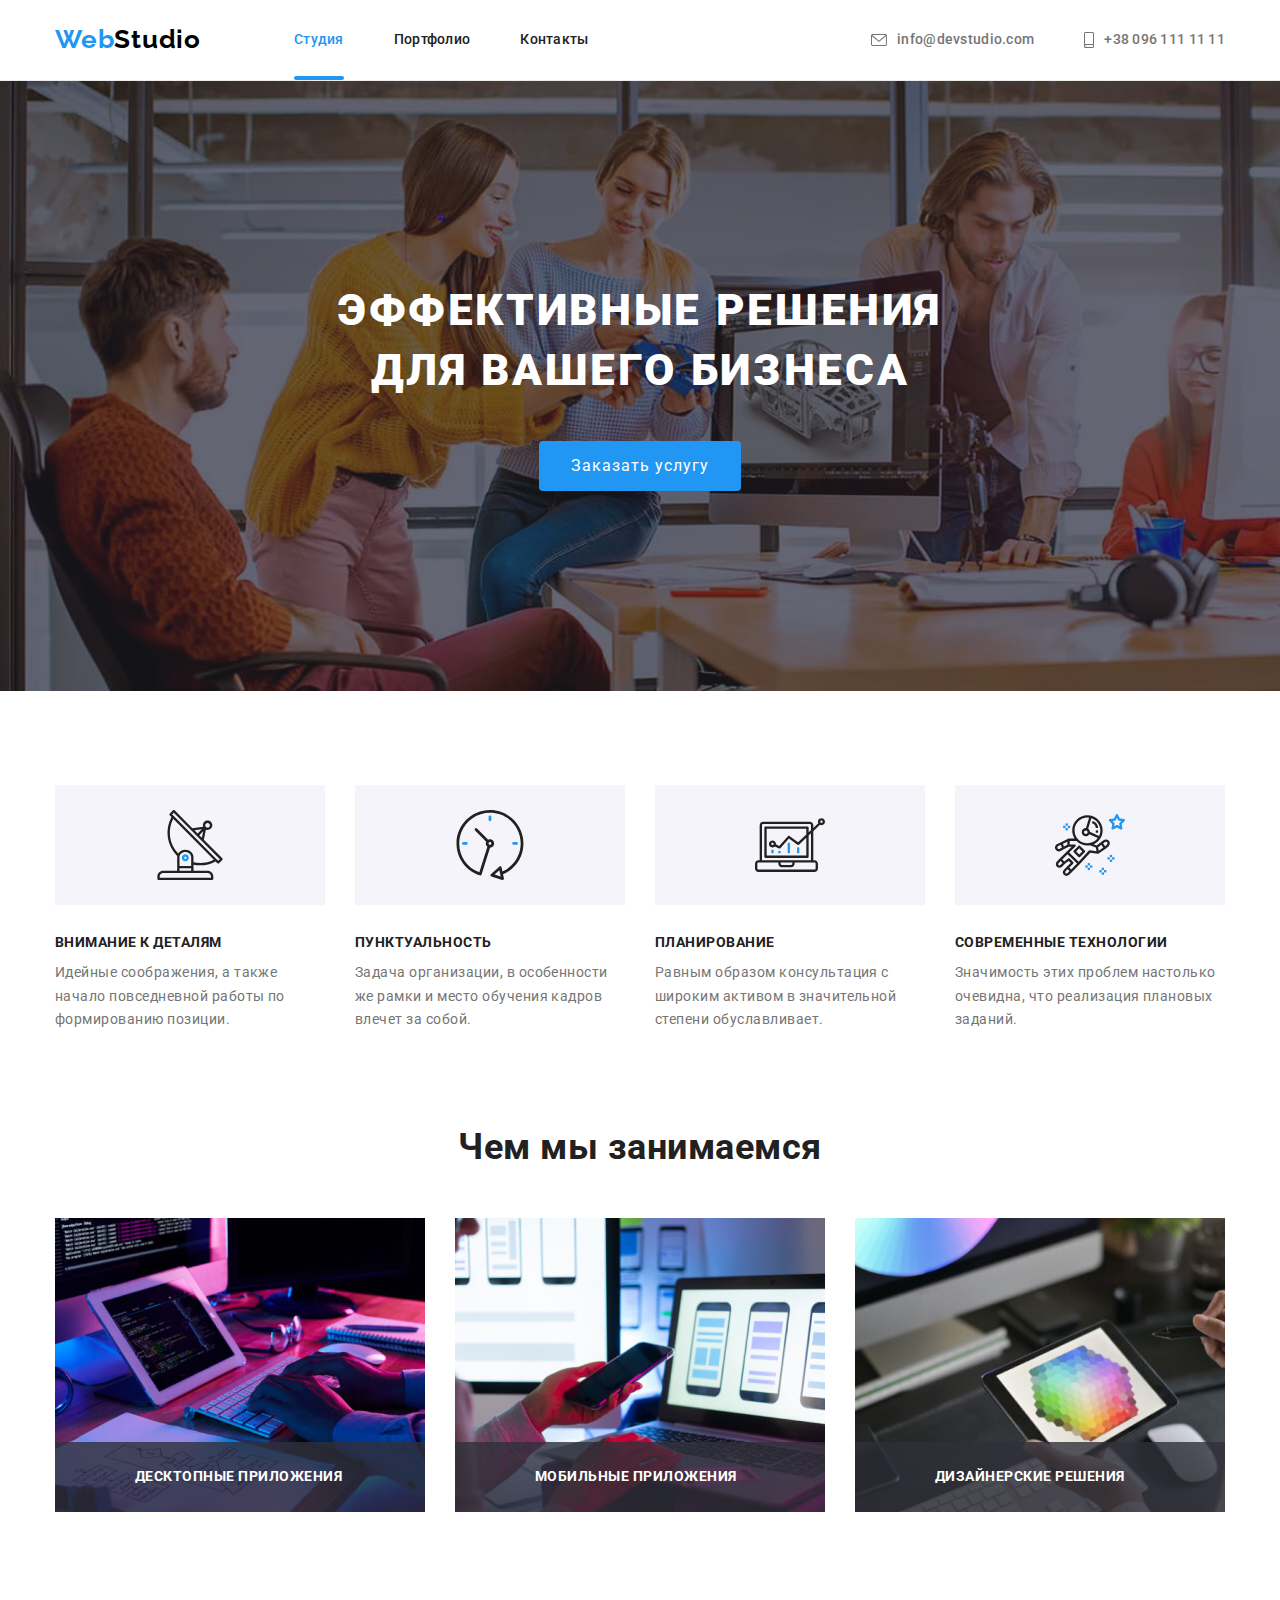
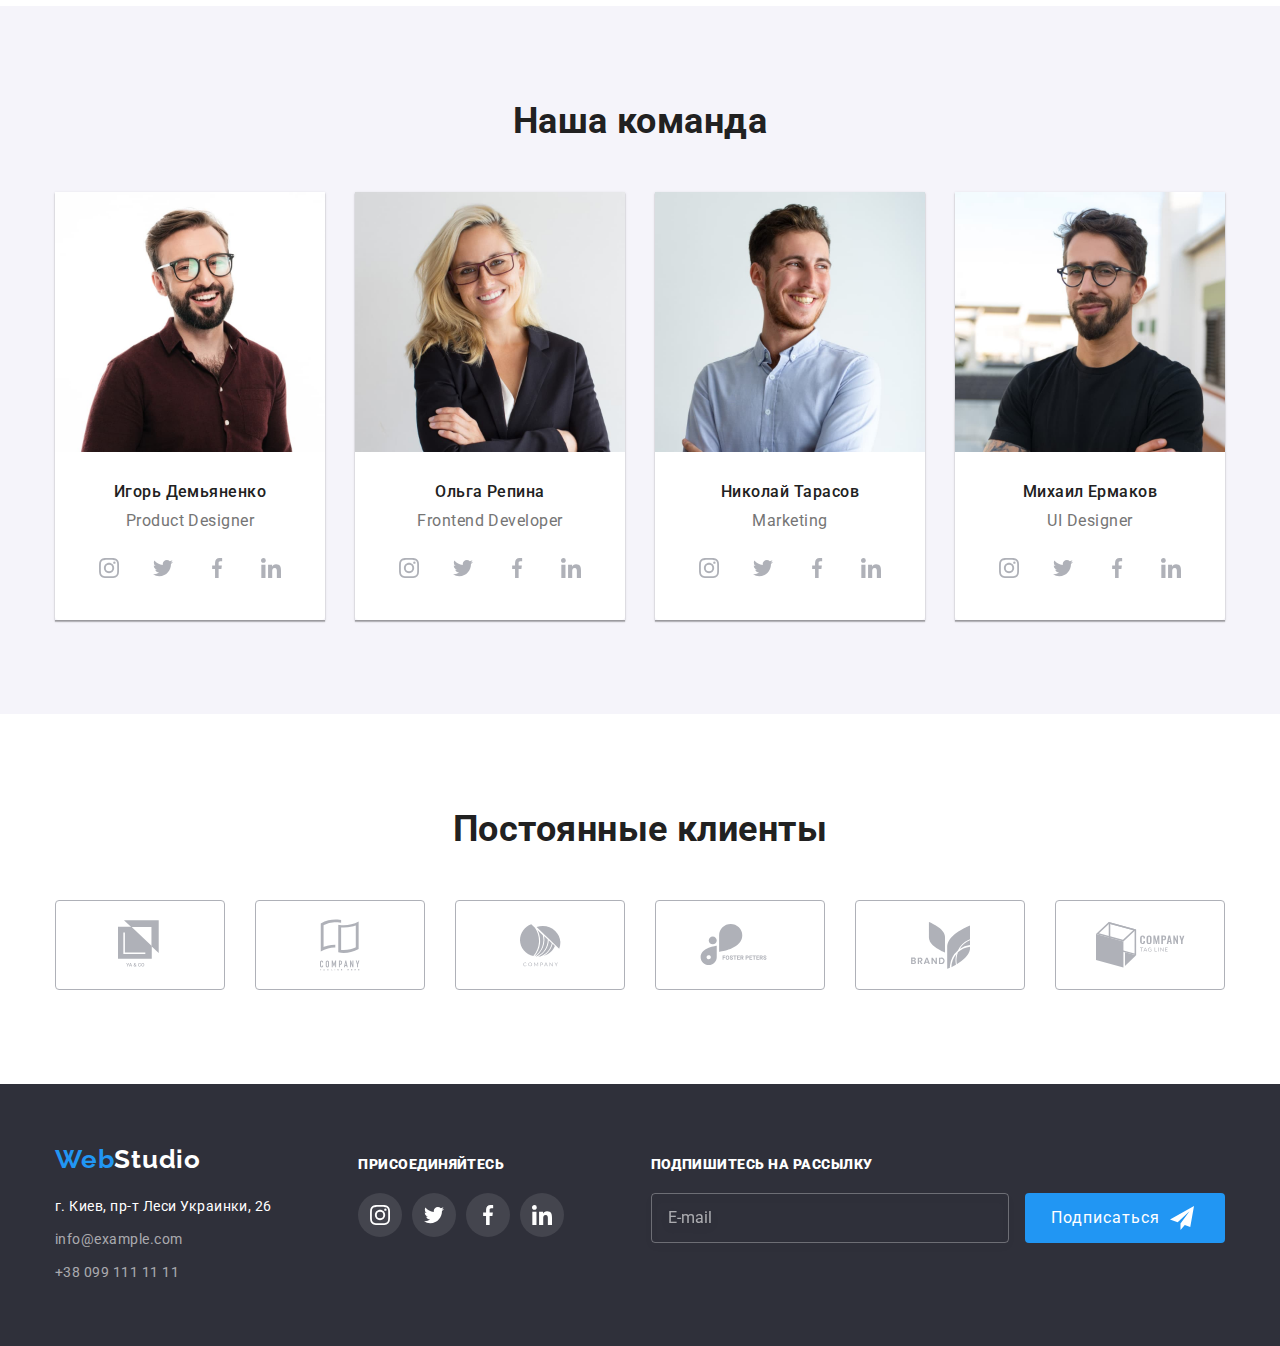
==== index.html @ ef36731a "first commit" ====
<!DOCTYPE html>
<html lang="ru">

<head>
  <meta charset="UTF-8" />
  <meta name="viewport" content="width=device-width, initial-scale=1.0" />
  <title>WebStudio</title>
  <link rel="stylesheet" href="https://cdnjs.cloudflare.com/ajax/libs/modern-normalize/1.0.0/modern-normalize.css">
  <link href="https://fonts.googleapis.com/css2?family=Raleway:wght@700&family=Roboto:wght@400;500;700;900&display=swap"
    rel="stylesheet">
  <link rel="stylesheet" href="./css/styles.css">
</head>

<body>
  <!-- Header -->
  <header class="header">
    <div class="container">
      <nav class="site-nav">
        <a class="logo" href="./index.html" aria-label="логотип вэб студии">Web<span
            class="header-logo">Studio</span></a>
        <ul class="nav-list list">
          <li class="item">
            <a class="link current" href="./index.html">Студия</a>
          </li>
          <li class="item">
            <a class="link" href="./portfolio.html">Портфолио</a>
          </li>
          <li class="item">
            <a class="link" href="">Контакты</a>
          </li>
        </ul>
      </nav>
      <address class="address-link address">
        <ul class="address-list list">
          <li class="item">
            <a class="link" href="mailto:info@devstudio.com">
              <svg class="header-icon" width="16" height="12">
                <use href="./images/sprite.svg#mail"></use>
              </svg>
              info@devstudio.com
            </a>
          </li>
          <li class="item">
            <a class="link" href="tel:+380961111111">
              <svg class="header-icon" width="10" height="16">
                <use href="./images/sprite.svg#phone"></use>
              </svg>
              +38 096 111 11 11
            </a>
          </li>
        </ul>
      </address>
    </div>
  </header>
  <!-- End header -->
  <main>
    <!-- Hero -->
    <section class="hero">
      <div class="container">
        <h1 class="hero-title">Эффективные решения для вашего бизнеса</h1>
        <button class="button" type="button" data-modal-open>Заказать услугу</button>
      </div>
    </section>
    <!-- About us -->
    <section class="section about">
      <div class="container">
        <h2 class="visually-hidden">О нас</h2>
        <ul class="about-list list">
          <li class="item about-item">
            <h3 class="about-subtitle">Внимание к деталям</h3>
            <p class="about-idea">Идейные соображения, а также начало повседневной работы по формированию позиции.</p>
          </li>
          <li class="item about-item">
            <h3 class="about-subtitle">Пунктуальность</h3>
            <p class="about-idea">Задача организации, в особенности же рамки и место обучения кадров влечет за собой.
            </p>
          </li>
          <li class="item about-item">
            <h3 class="about-subtitle">Планирование</h3>
            <p class="about-idea">Равным образом консультация с широким активом в значительной степени обуславливает.
            </p>
          </li>
          <li class="item about-item">
            <h3 class="about-subtitle">Современные технологии</h3>
            <p class="about-idea">Значимость этих проблем настолько очевидна, что реализация плановых заданий.</p>
          </li>
        </ul>
      </div>
    </section>
    <!-- what are we doing -->
    <section class="section works">
      <div class="container">
        <h2 class="title">Чем мы занимаемся</h2>
        <ul class="works-list list">
          <li class="item">
            <a href=""><img src="./images/what_are_we_doing/what_are_we_doing1.jpg"
                aria-label="фото процесса реализации" alt="фото процесса реализации" width="370" height="294"></a>
            <div class="works-wrapper">
              <h3 class="works-subtitle">
                Десктопные приложения
              </h3>
            </div>
          </li>
          <li class="item">
            <a href=""><img src="./images/what_are_we_doing/what_are_we_doing2.jpg"
                aria-label="фото процесса реализации" alt="фото процесса реализации" width="370" height="294"></a>
            <div class="works-wrapper">
              <h3 class="works-subtitle">
                Мобильные приложения
              </h3>
            </div>
          </li>
          <li class="item">
            <a href=""><img src="./images/what_are_we_doing/what_are_we_doing3.jpg"
                aria-label="фото процесса реализации" alt="фото процесса реализации" width="370" height="294"></a>
            <div class="works-wrapper">
              <h3 class="works-subtitle">
                Дизайнерские решения
              </h3>
            </div>
          </li>
        </ul>
      </div>
    </section>
    <!-- End what are we doing -->
    <!-- Our team -->
    <section class="section team">
      <div class="container">
        <h2 class="title">Наша команда</h2>
        <ul class="list team-list">
          <li class="item team-item">
            <img src="./images/our_team/our_team_1.jpg" aria-label="фото Игорь Демьяненко" alt="фото Игорь Демьяненко"
              width="270" height="260">
            <div class="team-card">
              <h3 class="team-subtitle">Игорь Демьяненко</h3>
              <p class="team-position" lang="en">Product Designer</p>
              <ul class="list social-list">
                <li class="social-item">
                  <a class="link social-link" href="https://www.instagram.com/?hl=uk" target="_blank">
                    <svg class="team-svg">
                      <use href="./images/sprite.svg#instagram"></use>
                    </svg>
                  </a>
                </li>
                <li class="social-item">
                  <a class="link social-link" href="https://twitter.com/?lang=uk" target="_blank">
                    <svg class="team-svg">
                      <use href="./images/sprite.svg#twitter"></use>
                    </svg>
                  </a>
                </li>
                <li class="social-item">
                  <a class="link social-link" href="https://uk-ua.facebook.com/" target="_blank">
                    <svg class="team-svg">
                      <use href="./images/sprite.svg#facebook"></use>
                    </svg>
                  </a>
                </li>
                <li class="social-item">
                  <a class="link social-link" href="https://www.linkedin.com/" target="_blank">
                    <svg class="team-svg">
                      <use href="./images/sprite.svg#linkedin"></use>
                    </svg>
                  </a>
                </li>
              </ul>
            </div>
          </li>
          <li class="item team-item">
            <img src="./images/our_team/our_team_2.jpg" aria-label="фото Ольга Репина" alt="фото Ольга Репина"
              width="270" height="260">
            <div class="team-card">
              <h3 class="team-subtitle">Ольга Репина</h3>
              <p class="team-position" lang="en">Frontend Developer</p>
              <ul class="list social-list">
                <li class="social-item">
                  <a class="link social-link" href="https://www.instagram.com/?hl=uk" target="_blank">
                    <svg class="team-svg">
                      <use href="./images/sprite.svg#instagram"></use>
                    </svg>
                  </a>
                </li>
                <li class="social-item">
                  <a class="link social-link" href="https://twitter.com/?lang=uk" target="_blank">
                    <svg class="team-svg">
                      <use href="./images/sprite.svg#twitter"></use>
                    </svg>
                  </a>
                </li>
                <li class="social-item">
                  <a class="link social-link" href="https://uk-ua.facebook.com/" target="_blank">
                    <svg class="team-svg">
                      <use href="./images/sprite.svg#facebook"></use>
                    </svg>
                  </a>
                </li>
                <li class="social-item">
                  <a class="link social-link" href="https://www.linkedin.com/" target="_blank">
                    <svg class="team-svg">
                      <use href="./images/sprite.svg#linkedin"></use>
                    </svg>
                  </a>
                </li>
              </ul>
            </div>
          </li>
          <li class="item team-item">
            <img src="./images/our_team/our_team_3.jpg" aria-label="фото Николай Тарасов" alt="фото Николай Тарасов"
              width="270" height="260">
            <div class="team-card">
              <h3 class="team-subtitle">Николай Тарасов</h3>
              <p class="team-position" lang="en">Marketing</p>
              <ul class="list social-list">
                <li class="social-item">
                  <a class="link social-link" href="https://www.instagram.com/?hl=uk" target="_blank">
                    <svg class="team-svg">
                      <use href="./images/sprite.svg#instagram"></use>
                    </svg>
                  </a>
                </li>
                <li class="social-item">
                  <a class="link social-link" href="https://twitter.com/?lang=uk" target="_blank">
                    <svg class="team-svg">
                      <use href="./images/sprite.svg#twitter"></use>
                    </svg>
                  </a>
                </li>
                <li class="social-item">
                  <a class="link social-link" href="https://uk-ua.facebook.com/" target="_blank">
                    <svg class="team-svg">
                      <use href="./images/sprite.svg#facebook"></use>
                    </svg>
                  </a>
                </li>
                <li class="social-item">
                  <a class="link social-link" href="https://www.linkedin.com/" target="_blank">
                    <svg class="team-svg">
                      <use href="./images/sprite.svg#linkedin"></use>
                    </svg>
                  </a>
                </li>
              </ul>
            </div>
          </li>
          <li class="item team-item">
            <img src="./images/our_team/our_team_4.jpg" aria-label="фото Михаил Ермаков" alt="фото Михаил Ермаков"
              width="270" height="260">
            <div class="team-card">
              <h3 class="team-subtitle">Михаил Ермаков</h3>
              <p class="team-position" lang="en">UI Designer</p>
              <ul class="list social-list">
                <li class="social-item">
                  <a class="link social-link" href="https://www.instagram.com/?hl=uk" target="_blank">
                    <svg class="team-svg">
                      <use href="./images/sprite.svg#instagram"></use>
                    </svg>
                  </a>
                </li>
                <li class="social-item">
                  <a class="link social-link" href="https://twitter.com/?lang=uk" target="_blank">
                    <svg class="team-svg">
                      <use href="./images/sprite.svg#twitter"></use>
                    </svg>
                  </a>
                </li>
                <li class="social-item">
                  <a class="link social-link" href="https://uk-ua.facebook.com/" target="_blank">
                    <svg class="team-svg">
                      <use href="./images/sprite.svg#facebook"></use>
                    </svg>
                  </a>
                </li>
                <li class="social-item">
                  <a class="link social-link" href="https://www.linkedin.com/" target="_blank">
                    <svg class="team-svg">
                      <use href="./images/sprite.svg#linkedin"></use>
                    </svg>
                  </a>
                </li>
              </ul>
            </div>
          </li>
        </ul>
      </div>
    </section>
    <!-- End our team -->
    <!-- Clients -->
    <section class="section">
      <div class="container">
        <h2 class="title">Постоянные клиенты</h2>
        <ul class="list clients-list">
          <li class="item">
            <a class="link link-clients" href="">
              <svg class="client-svg" width="45" height="50">
                <use href="./images/sprite.svg#logo1"></use>
              </svg>
            </a>
          </li>
          <li class="item">
            <a class="link link-clients" href="">
              <svg class="client-svg" width="40" height="52">
                <use href="./images/sprite.svg#logo2"></use>
              </svg>
            </a>
          </li>
          <li class="item">
            <a class="link link-clients" href="">
              <svg class="client-svg" width="41" height="43">
                <use href="./images/sprite.svg#logo3"></use>
              </svg>
            </a>
          </li>
          <li class="item">
            <a class="link link-clients" href="">
              <svg class="client-svg" width="80" height="42">
                <use href="./images/sprite.svg#logo4"></use>
              </svg>
            </a>
          </li>
          <li class="item">
            <a class="link link-clients" href="">
              <svg class="client-svg" width="59" height="47">
                <use href="./images/sprite.svg#logo5"></use>
              </svg>
            </a>
          </li>
          <li class="item">
            <a class="link link-clients" href="">
              <svg class="client-svg" width="89" height="46">
                <use href="./images/sprite.svg#logo6"></use>
              </svg>
            </a>
          </li>
        </ul>
      </div>
    </section>
    <!-- End clients -->
  </main>
  <!-- Footer -->
  <footer class="footer">
    <div class="container">
      <div class="footer-address">
        <a class="logo" href="./index.html" aria-label="логотип вэб студии">Web<span
            class="logo-footer">Studio</span></a>
        <address class="address">
          <ul class="list">
            <li class="item">
              <a class="link map" href="https://goo.gl/maps/pGN7DzXUrCDLFUqRA" target="_blank">г. Киев, пр-т Леси
                Украинки,
                26</a>
            </li>
            <li class="item">
              <a class="link" href="mailto:info@example.com">info@example.com</a>
            </li>
            <li class="item">
              <a class="link" href="tel:+380991111111">+38 099 111 11 11</a>
            </li>
          </ul>
        </address>
      </div>
      <div class="footer-social-list">
        <h2 class="footer-subtitle">
          <b>присоединяйтесь</b>
        </h2>
        <ul class="list footer-list">
          <li class="item">
            <a class=" link footer-social-link" href="https://www.instagram.com/?hl=uk" target="_blank">
              <svg class="footer-link-svg">
                <use href="./images/sprite.svg#instagram"></use>
              </svg>
            </a>
          </li>
          <li class="item">
            <a class=" link footer-social-link" href="https://twitter.com/?lang=uk" target="_blank">
              <svg class="footer-link-svg">
                <use href="./images/sprite.svg#twitter"></use>
              </svg>
            </a>
          </li>
          <li class="item">
            <a class=" link footer-social-link" href="https://uk-ua.facebook.com/" target="_blank">
              <svg class="footer-link-svg">
                <use href="./images/sprite.svg#facebook"></use>
              </svg>
            </a>
          </li>
          <li class="item">
            <a class=" link footer-social-link" href="https://www.linkedin.com/" target="_blank">
              <svg class="footer-link-svg">
                <use href="./images/sprite.svg#linkedin"></use>
              </svg>
            </a>
          </li>
        </ul>
      </div>
      <div class="footer-form">
        <h2 class="footer-subtitle">
          <b>Подпишитесь на рассылку</b>
        </h2>
        <div class="footer-wrapper">
          <form action="#">
            <label>
              <input class="form-input" type="email" name="mail" placeholder="E-mail">
            </label>
            <button class="button" type="submit">Подписаться</button>
          </form>
        </div>
      </div>
    </div>
  </footer>
  <!-- End footer -->
  <!-- Modal window -->
  <div class="backdrop is-hidden" data-modal>
    <div class="modal">
      <form action="#">
        <h2 class="title">
          <b>Оставьте свои данные, мы вам перезвоним</b>
        </h2>
        <ul class="list">
          <li class="item">
            <label class="label">Имя
              <span class="input-wrapper">
                <input class="input" type="text" name="user-name">
                <svg class="form-svg">
                  <use href="./images/sprite.svg#name"></use>
                </svg>
              </span>
            </label>
          </li>
          <li class="item">
            <label class="label">Телефон
              <span class="input-wrapper">
                <input class="input" type="tel" name="tel">
                <svg class="form-svg">
                  <use href="./images/sprite.svg#phone"></use>
                </svg>
              </span>
            </label>
          </li>
          <li class="item">
            <label class="label">Почта
              <span class="input-wrapper">
                <input class="input" type="email" name="email">
                <svg class="form-svg">
                  <use href="./images/sprite.svg#email"></use>
                </svg>
              </span>
            </label>
          </li>
          <li class="item">
            <label class="label">Комментарий
              <textarea class="input input-area" name="coment" placeholder="Введите текст"></textarea>
            </label>
          </li>
        </ul>
        <label>
          <input class="visually-hidden checkbox-hidden" type="checkbox" name="user-policy" value="accept-policy">
          <span class="checkbox"></span>
          <span class="label-policy">Соглашаюсь с рассылкой и принимаю <span><a class="policy" href=""
                target="_blank">Условия договора</a></span></span>
        </label>
        <button class="button" type="submit">Отправить</button>
      </form>
      <button class="close-button" type="button" data-modal-close>
        <svg class="close-modal-svg">
          <use href="./images/sprite.svg#close-modal-window"></use>
        </svg>
      </button>
    </div>
  </div>
  <!-- End modal window -->
  <script src="./JS/main.js"></script>
</body>

</html>
---- css/styles.css ----
:root {
  --main-font: "Roboto", sans-serif;
  --secondary-font: "Raleway", sans-serif;
  --primary-text-color: #212121;
  --secondary-text-color: #757575;
  --the-third-text-color: #ffffff;
  --accent-color: #2196f3;
  --main-background-color: #ffffff;
  --secondary-background-color: #2f303a;
  --the-third-background-color: #f5f4fa;
  --primary-svg-color: #afb1b8;
  --main-animation: cubic-bezier(0.4, 0, 0.2, 1);
}

*,
*::before,
*::after {
  margin: 0;
  padding: 0;
}

body {
  font-family: var(--main-font);
  font-style: normal;
  letter-spacing: 0.03em;
  font-weight: 700;
}

img {
  display: block;
}

.list {
  list-style: none;
}

.link {
  text-decoration: none;
}

.address {
  font-style: normal;
}

.section {
  padding-top: 94px;
  padding-bottom: 94px;
  background-color: var(--main-background-color);
}

.container {
  max-width: 1200px;
  margin-left: auto;
  margin-right: auto;
  padding-right: 15px;
  padding-left: 15px;
}

.title {
  margin-bottom: 50px;
  font-size: 36px;
  line-height: 1.167;
  text-align: center;
  color: var(--primary-text-color);
}

/* ===== HIDDEN TITLE ===== */
.visually-hidden {
  position: absolute;
  width: 1px;
  height: 1px;
  margin: -1px;
  border: 0;
  padding: 0;

  white-space: nowrap;
  clip-path: inset(100%);
  clip: rect(0 0 0 0);
  overflow: hidden;
}
/* ===== END HIDDEN TITLE ===== */

/* ===== MODAL WINDOW ===== */
.backdrop {
  position: fixed;
  top: 0;
  left: 0;
  right: 0;
  bottom: 0;
  background-color: rgba(0, 0, 0, 0.2);
  opacity: 1;
  transition: background-color 750ms var(--main-animation), opacity 750ms var(--main-animation);
}

.backdrop.is-hidden {
  background-color: rgba(33, 150, 243, 0.9);
  opacity: 0;
  /* visibility: hidden; */
  pointer-events: none;
}

.backdrop.is-hidden .modal {
  transform: translate(-50%, -50%) scale(0);
}

.modal {
  position: absolute;
  top: 50%;
  left: 50%;
  transform: translate(-50%, -50%) scale(1);

  min-width: 528px;
  min-height: 581px;
  padding: 40px;
  background-color: var(--main-background-color);

  /* transition-property: transform;
  transition-duration: 500ms;
  transition-timing-function: cubic-bezier(0.4, 0, 0.2, 1); */

  transition: transform 500ms var(--main-animation);
}

.close-button {
  position: absolute;
  top: 8px;
  right: 8px;
  width: 30px;
  height: 30px;
  background-color: var(--main-background-color);
  border: 1px solid rgba(0, 0, 0, 0.1);
  border-radius: 50%;
  cursor: pointer;
}

.close-modal-svg {
  position: absolute;
  top: 50%;
  left: 50%;
  transform: translate(-50%, -50%) scale(1);
  height: 11px;
  width: 11px;
  fill: var(--primary-text-color);
  transition: fill 250ms var(--main-animation), transform 250ms var(--main-animation);
}

.close-button:hover .close-modal-svg,
.close-button:focus .close-modal-svg {
  fill: var(--accent-color);
  transform: translate(-50%, -50%) scale(1.5);
}

.modal .title {
  font-size: 20px;
  line-height: 1.15;
  text-align: center;
  color: var(--primary-text-color);
}

.modal .item:not(:last-child) {
  position: relative;
  margin-bottom: 10px;
}

.modal .item:last-child {
  margin-bottom: 20px;
}

.label {
  display: block;
  font-weight: 400;
  font-size: 12px;
  line-height: 1.17;
  letter-spacing: 0.01em;
  color: var(--secondary-text-color);
  transition: fill 250ms var(--main-animation);
}

.input {
  display: block;
  width: 448px;
  height: 40px;
  border: 1px solid rgba(33, 33, 33, 0.2);
  border-radius: 4px;
  padding-left: 42px;
  padding-top: 12px;
  padding-right: 12px;
  padding-bottom: 12px;
  outline: none;
  margin-top: 4px;
  transition: border-color 250ms var(--main-animation);
}

.input:focus {
  outline: none;
  border-color: var(--accent-color);
}

.label:focus-within {
  fill: var(--accent-color);
}

.input-wrapper {
  position: relative;
  display: block;
}

.form-svg {
  position: absolute;
  top: 50%;
  left: 12px;
  transform: translateY(-50%);

  width: 18px;
  height: 18px;
  color: transparent;
}

.input-area {
  width: 448px;
  height: 120px;
  resize: none;
  padding: 12px 16px;
}

.input-area::placeholder {
  color: rgba(117, 117, 117, 0.5);
}

.checkbox {
  display: inline-flex;
  content: "";
  width: 16px;
  height: 15px;
  border: 2px solid var(--primary-text-color);
  border-radius: 4px;
  margin-right: 8px;
  transition: background-color 250ms var(--main-animation), border-color 250ms var(--main-animation),
    outline 250ms var(--main-animation);
}

.checkbox-hidden:focus + .checkbox {
  outline: 2px solid #2196f3;
  border: none;
}

.checkbox-hidden:checked + .checkbox {
  background-color: var(--accent-color);
  background-image: url(..//images/modal_window/ok.svg);
  background-repeat: no-repeat;
  background-position: center center;
  background-size: contain;
  background-origin: border-box;
  border-color: var(--accent-color);
  outline: none;
}

.label-policy {
  font-weight: 400;
  font-size: 14px;
  line-height: 1.71;
  color: var(--secondary-text-color);
}

.policy {
  font-weight: 400;
  font-size: 14px;
  line-height: 1.71;
  color: var(--accent-color);
}

.modal .button {
  margin-top: 30px;
  cursor: pointer;
}

/* ===== END MODAL WINDOW ===== */

/* ===== COMPONENTS ===== */
.logo {
  font-family: var(--secondary-font);
  font-style: normal;
  font-size: 26px;
  line-height: 1.19;
  letter-spacing: 0.03em;
  color: #2196f3;
  text-decoration: none;
}

.logo-footer {
  color: var(--the-third-text-color);
}

.header-logo {
  color: #000000;
}

.button {
  display: block;
  margin-left: auto;
  margin-right: auto;
  background-color: var(--accent-color);
  font-size: 16px;
  line-height: 1.875;
  letter-spacing: 0.06em;
  padding: 10px 32px;
  border-radius: 4px;
  border: none;
  color: var(--main-background-color);
}

.button-portfolio {
  display: block;
  color: var(--primary-text-color);
  background-color: var(--the-third-background-color);
  font-weight: 500;
  font-size: 16px;
  line-height: 1.625;
  letter-spacing: 0.03em;
  padding: 6px 22px;
  text-decoration: none;
  border-radius: 4px;
  border: none;
  transition: background-color 250ms var(--main-animation), color 250ms var(--main-animation);
}

.portfolio-filtrs {
  margin-bottom: 50px;
}

.portfolio-filtrs .item:not(:last-child) {
  margin-right: 8px;
}

.button-portfolio:hover,
.button-portfolio:focus {
  cursor: pointer;
  background-color: var(--accent-color);
  color: var(--the-third-text-color);
}
/* ===== END COMPONENTS ===== */

/* ===== HEADER ===== */
.header {
  /* max-width: 1600px;
  margin-left: auto;
  margin-right: auto; */
  border-bottom-width: 1px;
  border-bottom-style: solid;
  border-bottom-color: #ececec;
  background-color: var(--main-background-color);
}

.header .list {
  padding-left: 0;
}

.header .container {
  display: flex;
  align-items: center;
  justify-content: space-between;
}

.header .logo {
  padding-top: 24px;
  padding-bottom: 25px;
  display: flex;
  align-items: center;
  margin-right: 93px;
}

.site-nav {
  display: flex;
}

.nav-list {
  display: flex;
}

.nav-list .item:not(:last-child) {
  margin-right: 50px;
}

.address-list {
  display: flex;

  /* align-items: center; */
  margin-left: auto;
}

.address-list .item:not(:first-child) {
  margin-left: 50px;
}

.site-nav .link {
  display: block;
  padding-top: 32px;

  color: var(--primary-text-color);
  font-weight: 500;
  font-size: 14px;
  line-height: 1.14;
  letter-spacing: 0.02em;
  transition: color 250ms var(--main-animation);
}

.address-link .link {
  display: flex;
  align-items: center;
  padding-top: 20px;
  padding-bottom: 20px;
  color: var(--secondary-text-color);
  font-weight: 500;
  font-size: 14px;
  line-height: 1.14;
  letter-spacing: 0.02em;
  transition: color 250ms var(--main-animation);
}

.site-nav .link:hover,
.site-nav .link:focus,
.address-link .link:hover,
.address-link .link:focus {
  color: var(--accent-color);
}

.site-nav .link.current {
  color: var(--accent-color);
}

.nav-list .current::after {
  content: "";
  display: block;
  height: 4px;
  width: 100%;
  margin-top: 28px;
  background-color: var(--accent-color);
  border-radius: 2px;
}

.header-icon {
  margin-right: 10px;
  fill: currentColor;
}

/* ===== END HEADER ===== */

/* ===== HERO ===== */
.hero {
  /* max-width: 1600px;
  margin-left: auto;
  margin-right: auto; */
  padding-top: 200px;
  padding-bottom: 200px;
  background-color: var(--secondary-background-color);
  background-image: linear-gradient(rgba(47, 48, 58, 0.4), rgba(47, 48, 58, 0.4)), url(../images/hero/hero-bg.jpg);
  background-repeat: no-repeat;
  background-size: cover;
}

.hero-title {
  margin-bottom: 40px;
  max-width: 696px;
  margin-left: auto;
  margin-right: auto;
  font-weight: 900;
  font-size: 44px;
  line-height: 1.36;
  text-align: center;
  letter-spacing: 0.06em;
  text-transform: uppercase;
  color: var(--the-third-text-color);
}
/* ===== END HERO ===== */

/* ===== ABOUT US ===== */
.about {
  padding-bottom: 47px;
}

.about-list {
  display: flex;
  justify-content: space-between;
}

.about-list .item {
  max-width: 270px;
}

.about-list .item:not(:last-child) {
  margin-right: 30px;
}

.about-item::before {
  content: "";
  display: block;
  height: 120px;
  width: 270px;
  margin-bottom: 30px;
  background-color: var(--the-third-background-color);
  background-repeat: no-repeat;
}

.about-item:nth-child(1)::before {
  background-image: url(../images/feature1.svg);
  background-position: center center;
}

.about-item:nth-child(2)::before {
  background-image: url(../images/feature2.svg);
  background-position: center center;
}

.about-item:nth-child(3)::before {
  background-image: url(../images/feature3.svg);
  background-position: center center;
}

.about-item:nth-child(4)::before {
  background-image: url(../images/feature4.svg);
  background-position: center center;
}

.about-subtitle {
  margin-bottom: 10px;
  font-size: 14px;
  line-height: 1.14;
  text-transform: uppercase;
  color: var(--primary-text-color);
}

.about-idea {
  font-weight: 400;
  font-size: 14px;
  line-height: 1.71;
  color: var(--secondary-text-color);
}
/* ===== END ABOUT US ===== */

/* ===== WHAT ARE WE DOING ===== */
.works {
  padding-top: 47px;
}

.works-list {
  display: flex;
  justify-content: center;
}

.works-list .item:not(:last-child) {
  margin-right: 30px;
}

.works-list .item {
  position: relative;
}

.works-wrapper {
  position: absolute;
  pointer-events: none;
  padding: 27px 80px;
  left: 0;
  bottom: 0;
  width: 370px;
  height: 70px;
  background-color: rgba(47, 48, 58, 0.8);
}

.works-subtitle {
  font-size: 14px;
  line-height: 1.14;
  color: var(--the-third-text-color);
  text-transform: uppercase;
}
/* ===== END WHAT ARE WE DOING ===== */

/* ===== OUR TEAM ===== */
.team {
  background-color: var(--the-third-background-color);
}

.team-list {
  display: flex;
  justify-content: center;
}

.team-card {
  padding: 30px 32px;
  background-color: var(--main-background-color);
  text-align: center;
  border-bottom-left-radius: 4px;
  border-bottom-right-radius: 4px;
}

.social-list {
  display: flex;
}

.social-item {
  display: flex;
  align-items: center;
  justify-content: center;
}

.social-link {
  display: flex;
  align-items: center;
  justify-content: center;
  width: 44px;
  height: 44px;
  background: var(--main-background-color);
  border-radius: 50%;
  color: var(--primary-svg-color);
  transition: background-color 250ms var(--main-animation), color 250ms var(--main-animation);
}

.social-link:hover,
.social-link:focus {
  color: var(--the-third-text-color);
  background-color: var(--accent-color);
}

.team-svg {
  width: 20px;
  height: 20px;
  fill: currentColor;
}

.team-item {
  box-shadow: 0px 1px 3px rgba(0, 0, 0, 0.12), 0px 1px 1px rgba(0, 0, 0, 0.14), 0px 2px 1px rgba(0, 0, 0, 0.2);
}

.team-list .item:not(:last-child) {
  margin-right: 30px;
}

.social-item:not(:last-child) {
  margin-right: 10px;
}

.team-subtitle {
  margin-bottom: 10px;
  font-weight: 500;
  font-size: 16px;
  line-height: 1.19;
  color: var(--primary-text-color);
}

.team-position {
  margin-bottom: 16px;
  font-weight: 400;
  font-size: 16px;
  line-height: 1.19;
  color: var(--secondary-text-color);
}
/* ===== END OUR TEAM ===== */

/* ===== CLIENTS ===== */
.clients-list {
  display: flex;
  justify-content: space-between;
}

.link-clients {
  display: flex;
  align-items: center;
  justify-content: center;
  width: 170px;
  height: 90px;
  border: 1px solid var(--primary-svg-color);
  border-radius: 4px;
  color: var(--primary-svg-color);
  transition: background-color 250ms var(--main-animation), color 250ms var(--main-animation);
}

.client-svg {
  fill: currentColor;
}

.link-clients:hover,
.link-clients:focus {
  border-color: var(--accent-color);
  color: var(--accent-color);
}
/* ===== END CLIENTS ===== */

/* ===== FOOTER ===== */
.footer {
  /* max-width: 1600px;
  margin-left: auto;
  margin-right: auto; */
  background-color: var(--secondary-background-color);
}

.footer .logo {
  display: block;
  margin-bottom: 20px;
}

.footer .item:not(:last-child) {
  margin-bottom: 9px;
}

.footer .container {
  display: flex;
  justify-content: space-between;
}

.footer .link {
  font-weight: 400;
  font-size: 14px;
  line-height: 1.71;
  color: rgba(255, 255, 255, 0.6);
}

.footer .link.map {
  color: var(--the-third-text-color);
}

.footer-address {
  padding-top: 60px;
  padding-bottom: 60px;
}

.footer-subtitle {
  display: block;
  margin-bottom: 20px;
  text-transform: uppercase;
  font-size: 14px;
  color: var(--the-third-text-color);
}

.footer-list {
  display: flex;
  justify-content: space-between;
}

.footer-social-list {
  padding-top: 72px;
  padding-bottom: 100px;
}

.footer-social-link {
  display: flex;
  align-items: center;
  justify-content: center;
  width: 44px;
  height: 44px;
  background: rgba(255, 255, 255, 0.1);
  border-radius: 50%;
  transition: background-color 250ms var(--main-animation);
}

.footer-social-link:hover,
.footer-social-link:focus {
  background-color: var(--accent-color);
}

.footer-social-list .item:not(:last-child) {
  margin-right: 10px;
}

.footer-link-svg {
  width: 20px;
  height: 20px;
  fill: var(--the-third-text-color);
}

.footer-form {
  padding-top: 72px;
  padding-bottom: 94px;
}

.footer-wrapper {
  display: flex;
}

.footer .form-input {
  width: 358px;
  height: 50px;
  padding: 15px 16px;
  background-color: transparent;
  border: 1px solid rgba(255, 255, 255, 0.3);
  filter: drop-shadow(0px 4px 4px rgba(0, 0, 0, 0.15));
  border-radius: 4px;
  color: var(--the-third-text-color);
  margin-right: 12px;
}

.footer .form-input:focus {
  background-color: transparent;
  border: 1px solid rgba(255, 255, 255, 0.3);
  filter: drop-shadow(0px 4px 4px rgba(0, 0, 0, 0.15));
  border-radius: 4px;
  color: var(--the-third-text-color);
}

.form-input::placeholder {
  color: rgba(255, 255, 255, 0.6);
}

.footer .button {
  width: 200px;
  display: inline-flex;
  align-items: center;
  padding: 10px 26px;
}

.footer .button::after {
  content: "";
  width: 24px;
  height: 24px;
  background-image: url(../images/icon-send.svg);
  background-repeat: no-repeat;
  margin-left: 10px;
}
/* ===== END FOOTER ===== */

/* ===== PORTFOLIO ===== */
.portfolio-list {
  display: flex;
  flex-wrap: wrap;
}

.portfolio-list .item:not(:nth-last-child(-n + 3)) {
  margin-bottom: 30px;
}

.portfolio-list .item:not(:nth-child(3n)) {
  margin-right: 30px;
}

.portfolio-filtrs {
  display: flex;
  justify-content: center;
}

.portfolio-title {
  margin-bottom: 4px;
  font-size: 18px;
  line-height: 2;
  letter-spacing: 0.06em;
  color: var(--primary-text-color);
}

.portfolio-subtitle {
  font-weight: 400;
  font-size: 16px;
  line-height: 1.875;
  color: var(--secondary-text-color);
}

.portfolio-card {
  padding-top: 20px;
  padding-right: 24px;
  padding-left: 24px;
  padding-bottom: 20px;
  border-left: 1px solid #eeeeee;
  border-right: 1px solid #eeeeee;
  border-bottom: 1px solid #eeeeee;
}

.portfolio-link {
  transition: box-shadow 250ms var(--main-animation);
}

.portfolio-link:hover,
.portfolio-link:focus {
  display: block;
  box-shadow: 0px 1px 1px rgba(0, 0, 0, 0.12), 0px 4px 4px rgba(0, 0, 0, 0.06), 1px 4px 6px rgba(0, 0, 0, 0.16);
}

.portfolio-wrapper {
  position: relative;
  overflow: hidden;
}

.overlay {
  position: absolute;
  top: 0;
  left: 0;
  right: 0;
  bottom: 0;
  transform: translateY(100%);
  transition: transform 250ms var(--main-animation), opacity 250ms var(--main-animation);
  opacity: 0;
  pointer-events: none;
  padding: 63px 24px;
  background-color: rgba(33, 150, 243, 0.9);
}

.portfolio-link:hover .overlay,
.portfolio-link:focus .overlay {
  transform: translateY(0%);
  opacity: 1;
}

.overlay p {
  font-weight: 400;
  font-size: 18px;
  line-height: 1.56;
  color: var(--the-third-text-color);
}
/* ===== END PORTFOLIO ===== */
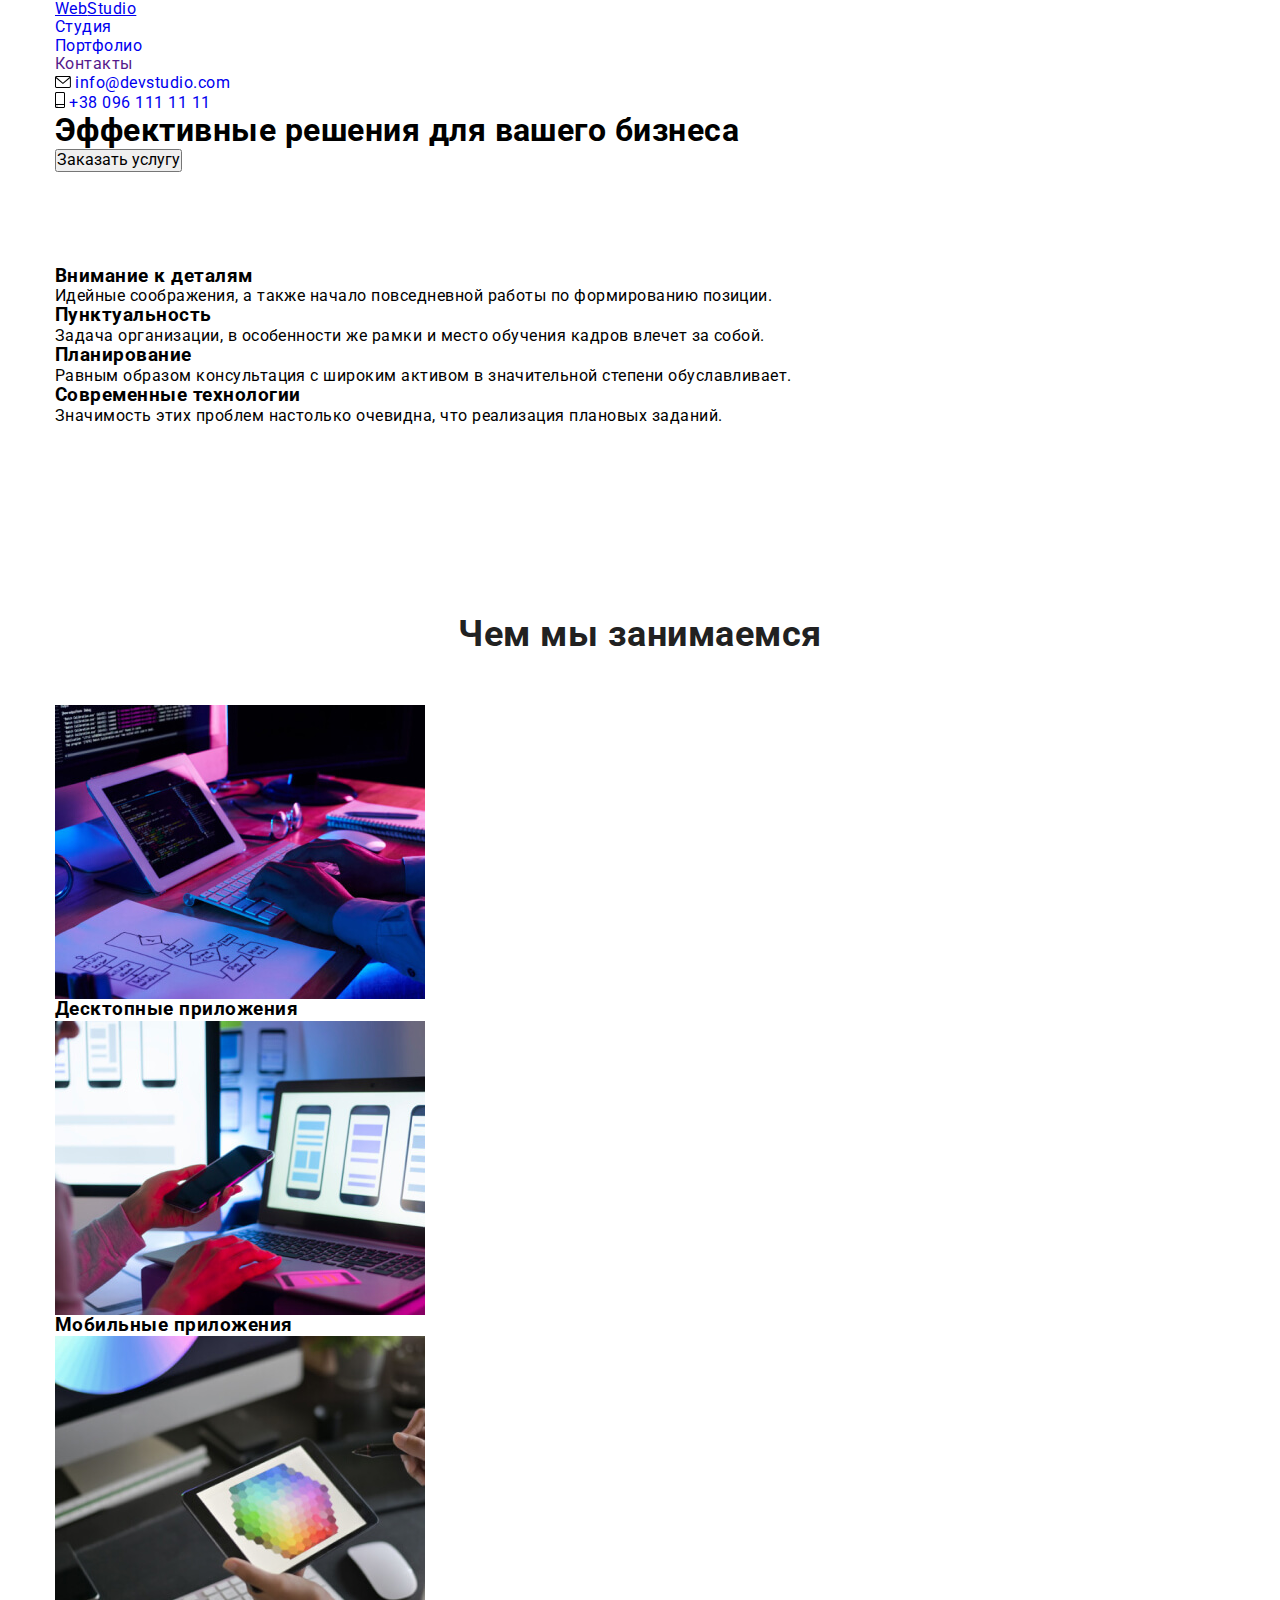
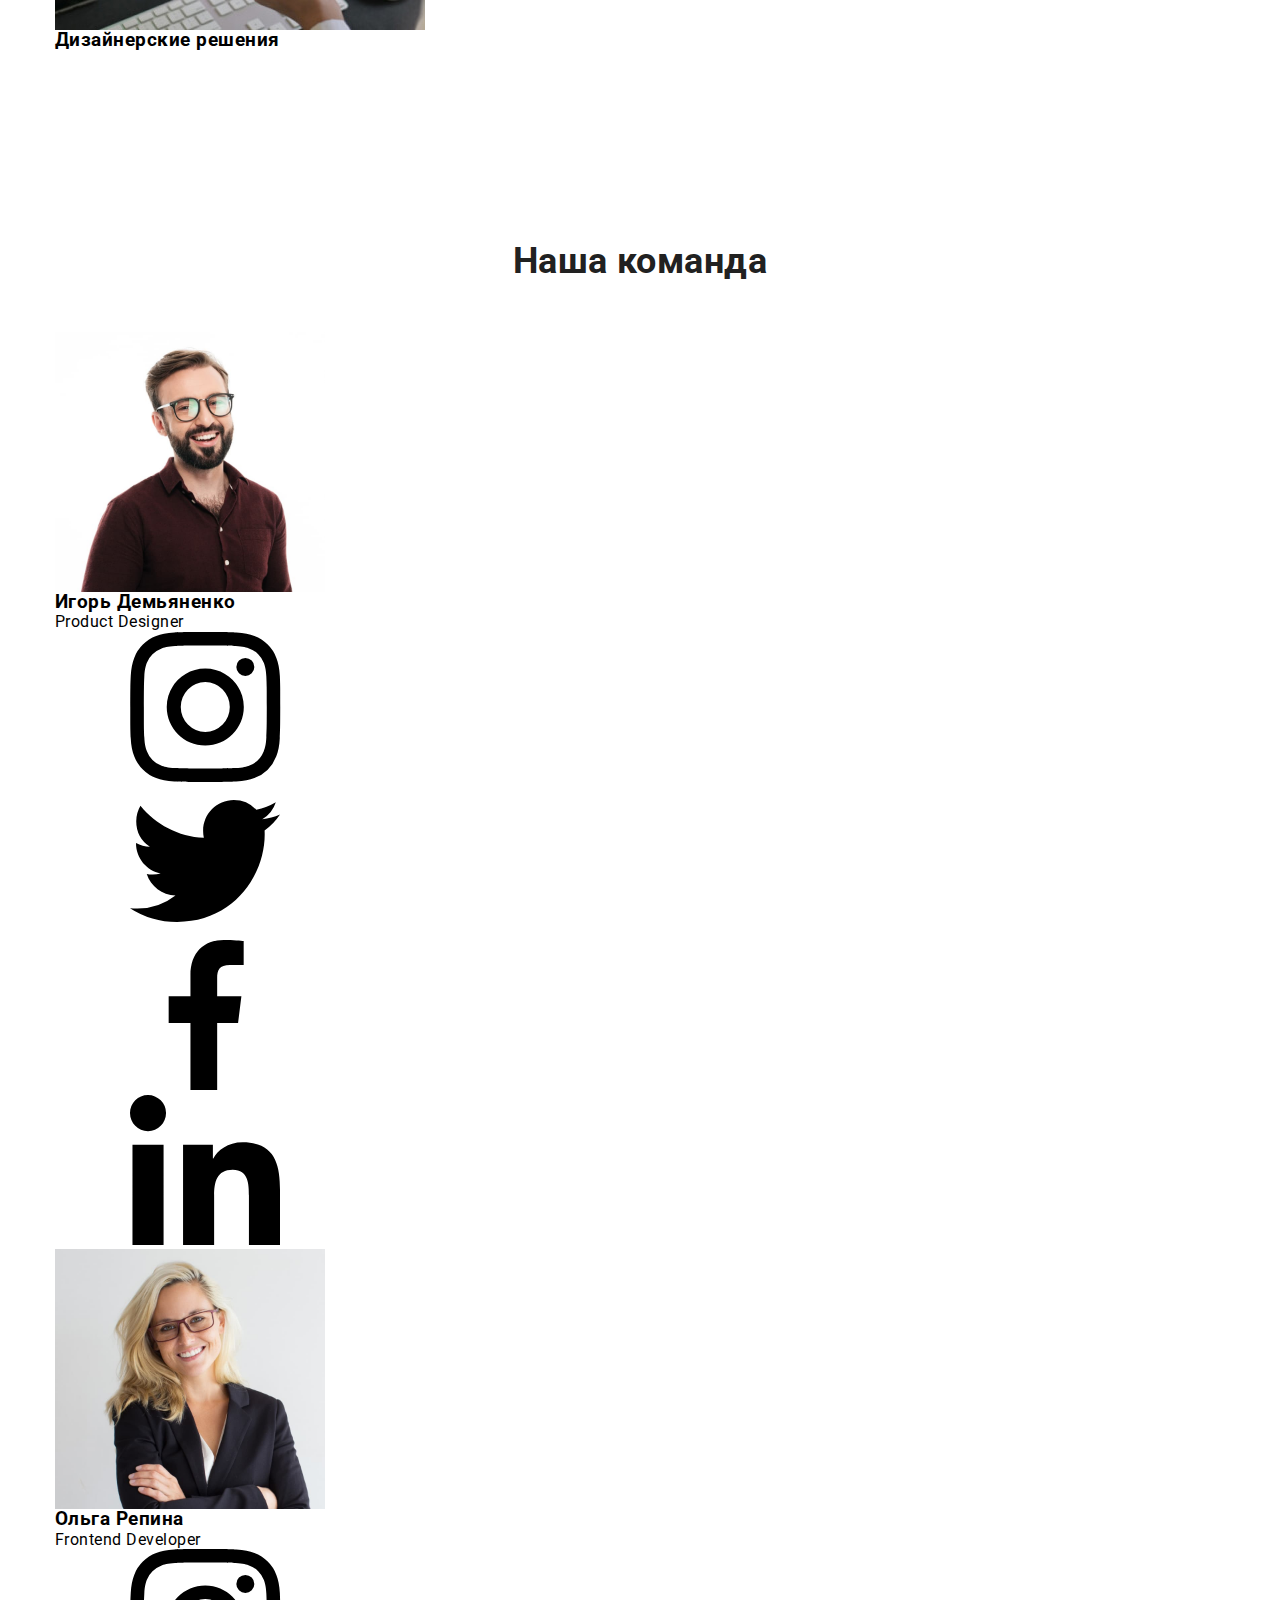
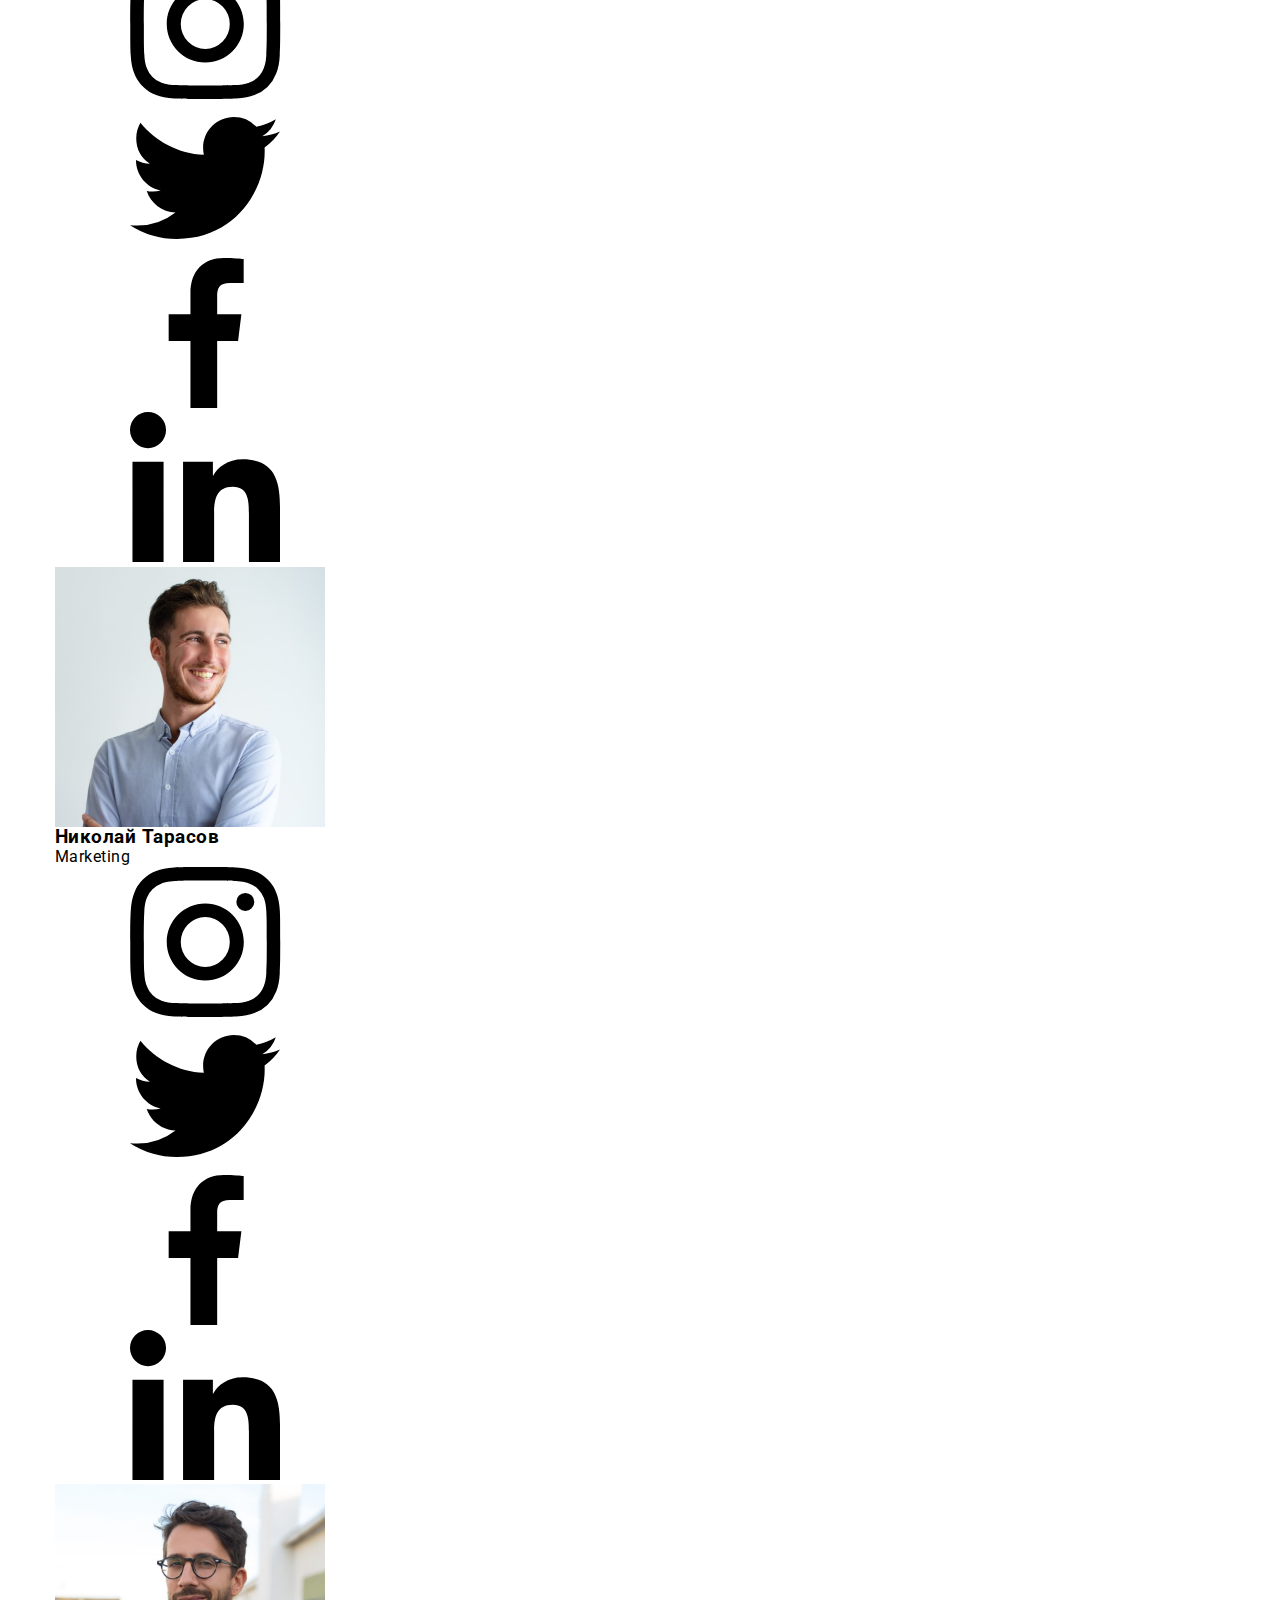
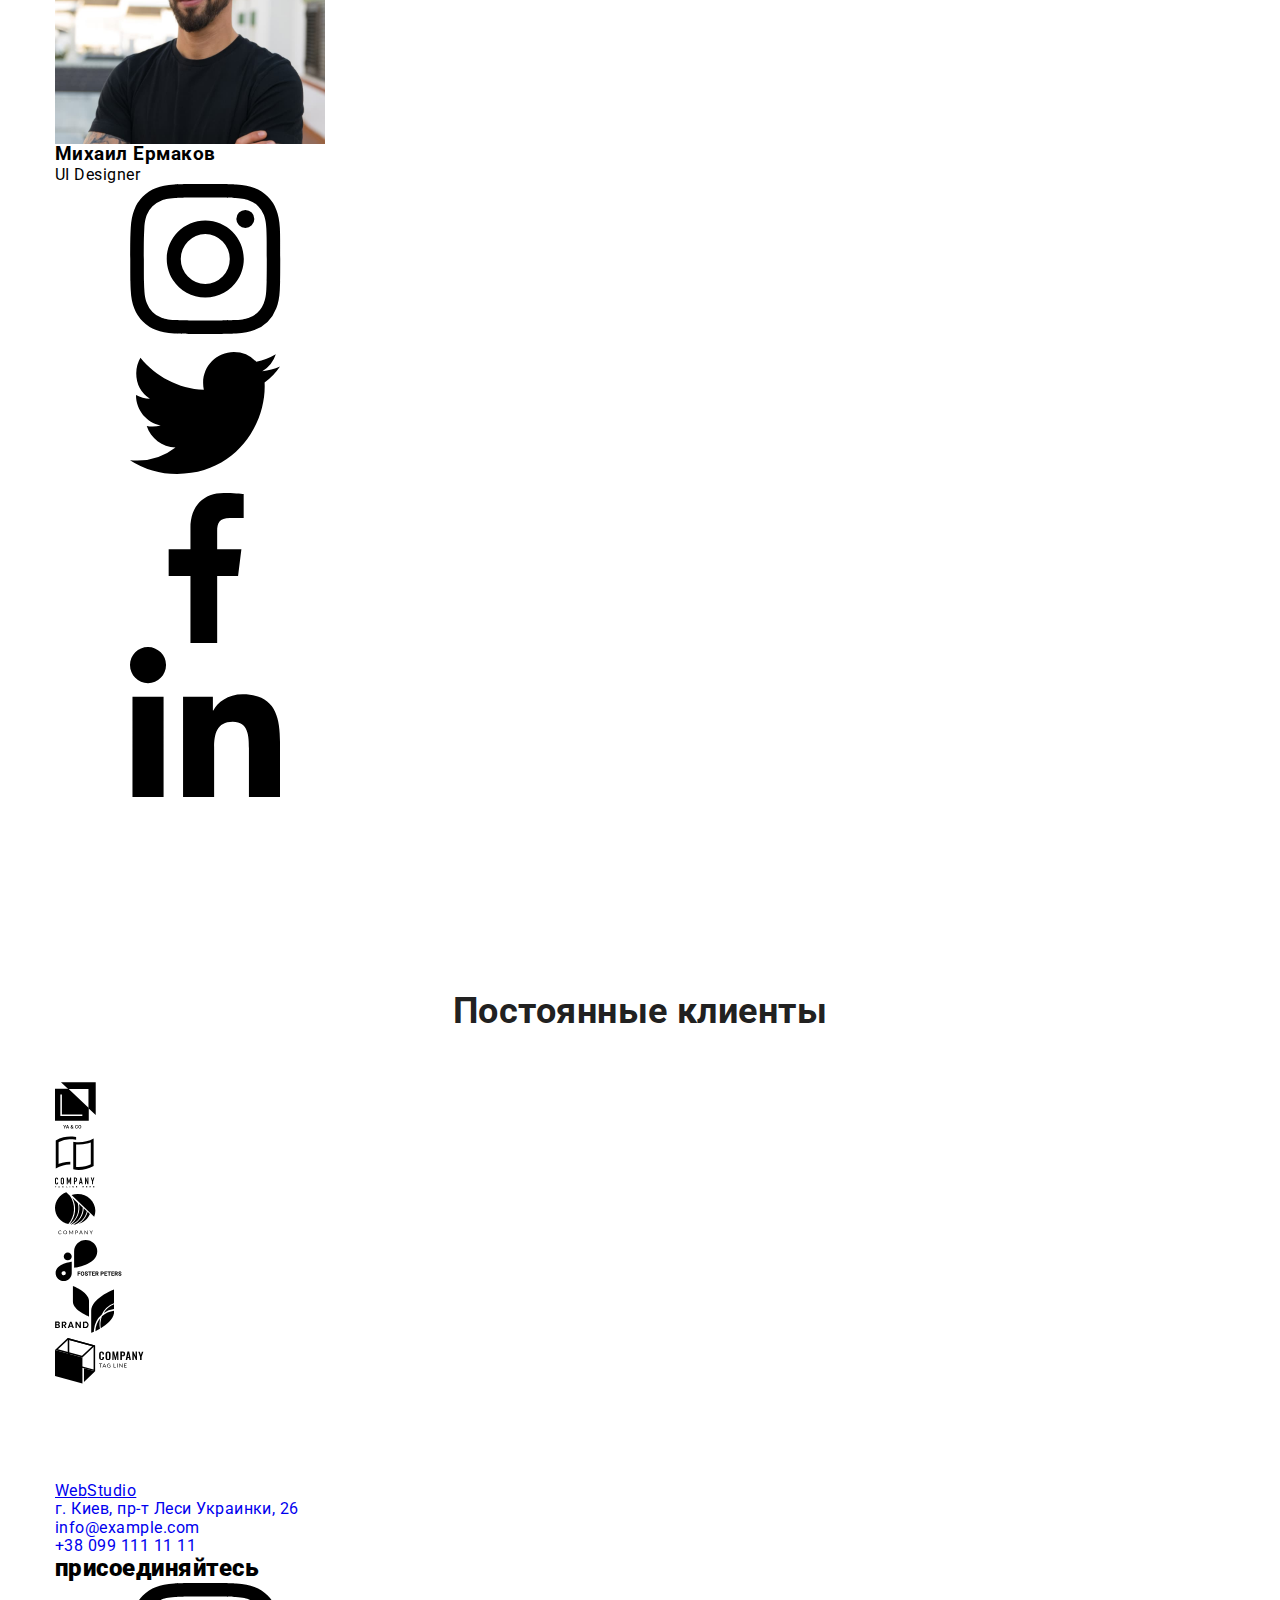
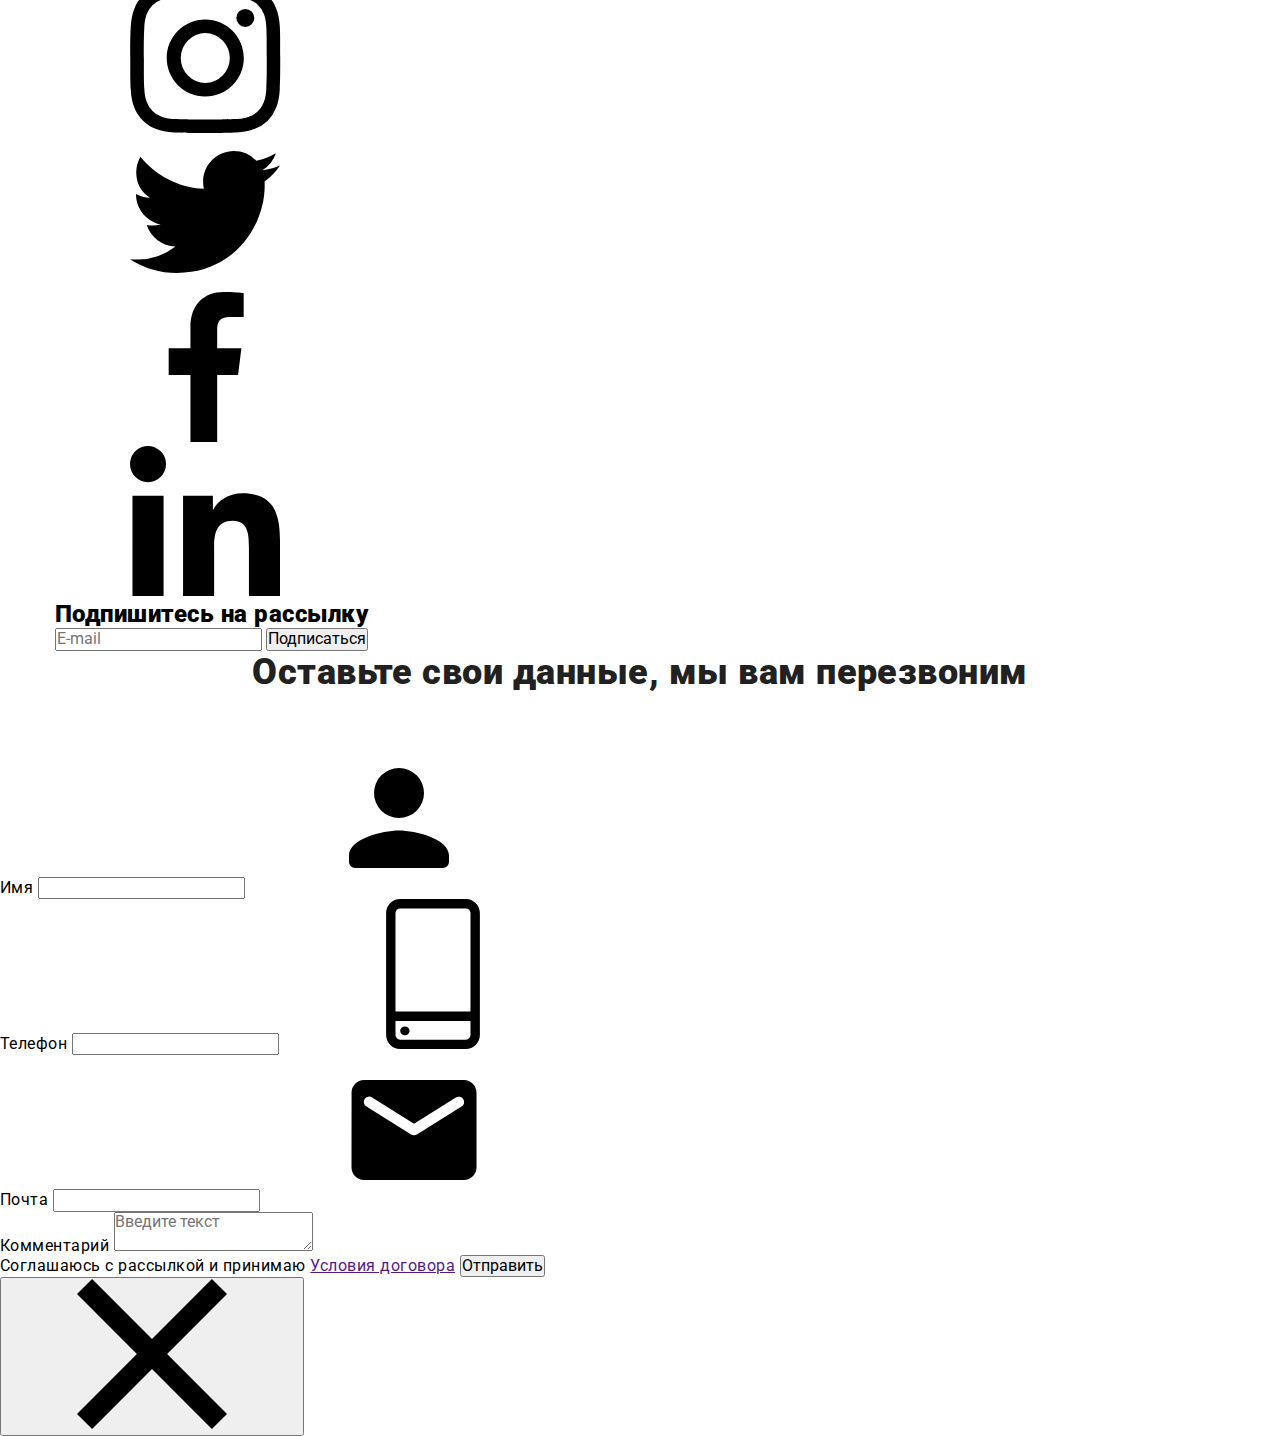
==== commit 513a71f7: "finish utils" ====
--- a/index.html
+++ b/index.html
@@ -8,7 +8,7 @@
   <link rel="stylesheet" href="https://cdnjs.cloudflare.com/ajax/libs/modern-normalize/1.0.0/modern-normalize.css">
   <link href="https://fonts.googleapis.com/css2?family=Raleway:wght@700&family=Roboto:wght@400;500;700;900&display=swap"
     rel="stylesheet">
-  <link rel="stylesheet" href="./css/styles.css">
+  <link rel="stylesheet" href="./css/main.min.css">
 </head>
 
 <body>
--- a/css/main.min.css
+++ b/css/main.min.css
@@ -0,0 +1,2 @@
+body{font-family:"Roboto",sans-serif;font-style:normal;letter-spacing:0.03em}.visually-hidden{position:absolute;width:1px;height:1px;margin:-1px;border:0;padding:0;white-space:nowrap;clip-path:inset(100%);clip:rect(0 0 0 0);overflow:hidden}*,*::before,*::after{margin:0;padding:0}body{font-family:"Roboto",sans-serif}img{display:block}.list{list-style:none}.link{text-decoration:none}.address{font-style:normal}.section{padding-top:94px;padding-bottom:94px;background-color:#fff}.container{max-width:1200px;margin-left:auto;margin-right:auto;padding-right:15px;padding-left:15px}.title{font-weight:700;font-size:36px;line-height:1.16667;text-align:center;color:#212121;margin-bottom:50px}
+/*# sourceMappingURL=main.min.css.map */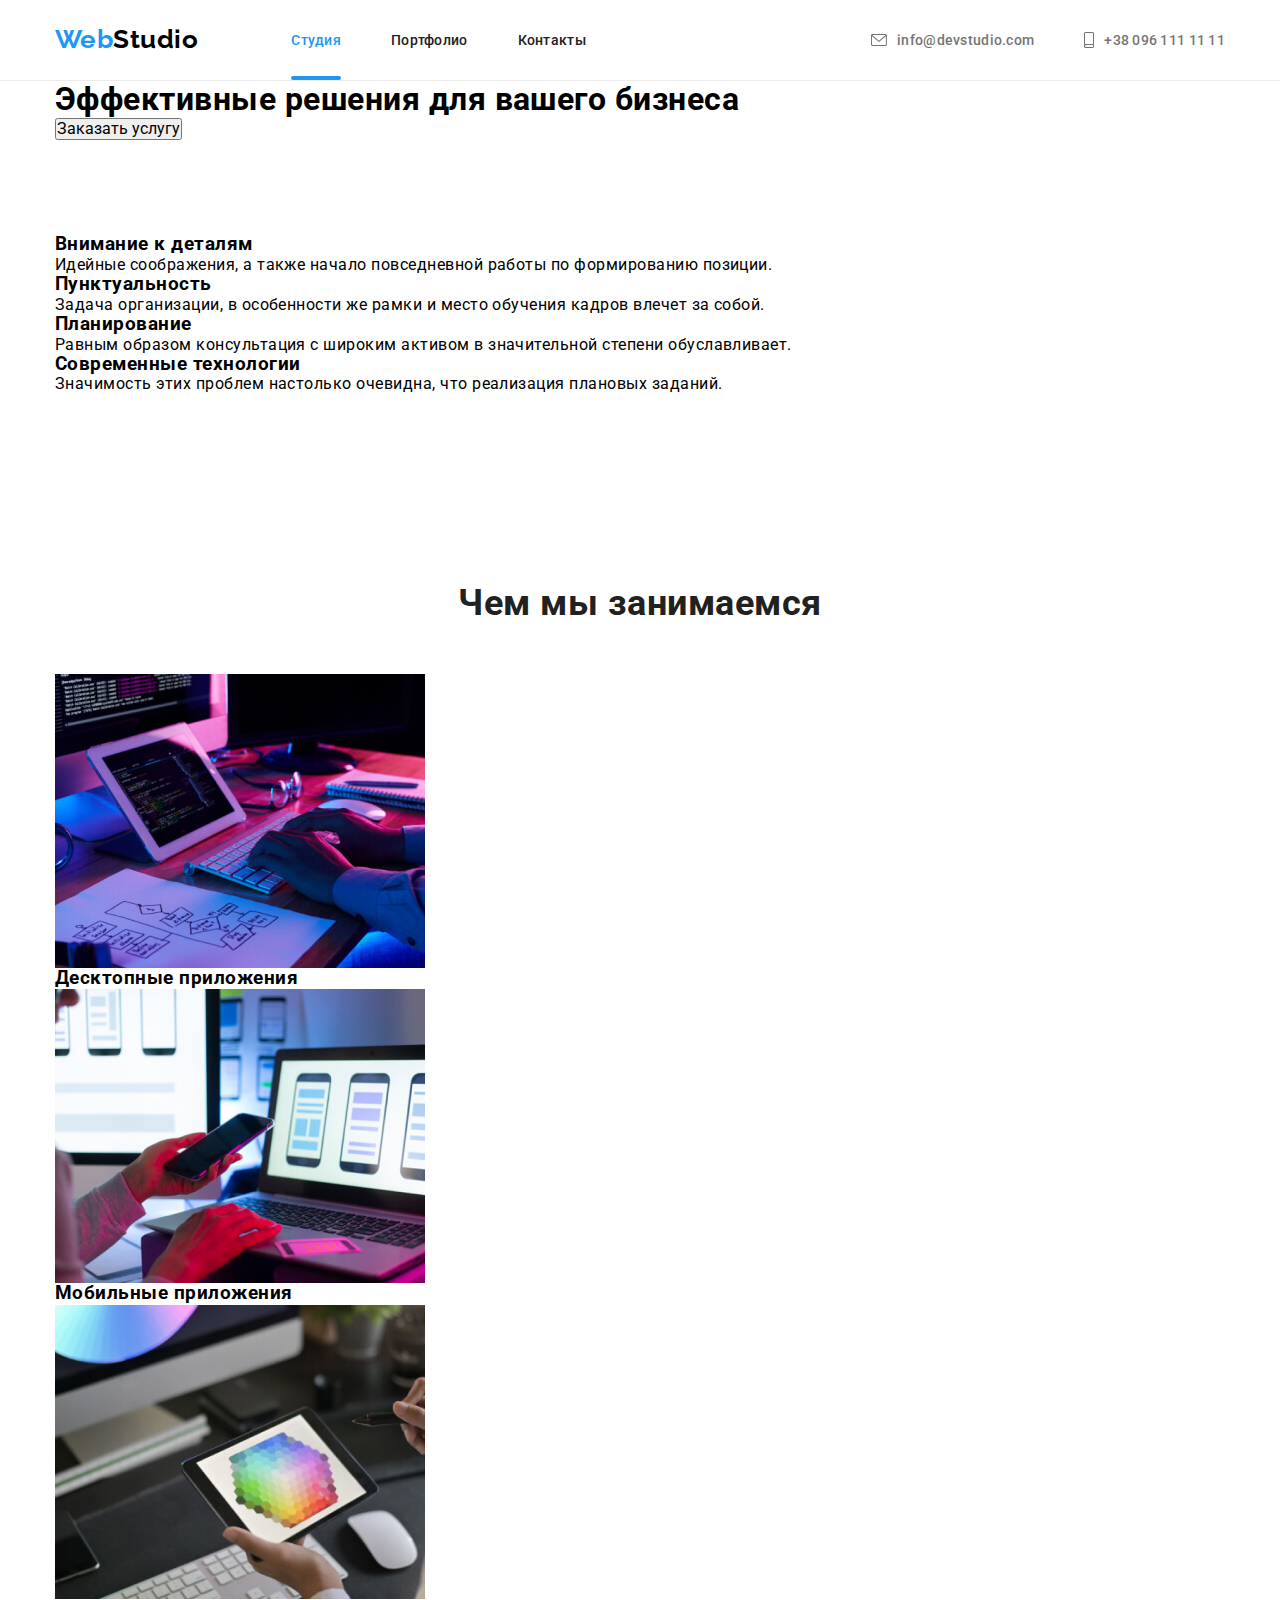
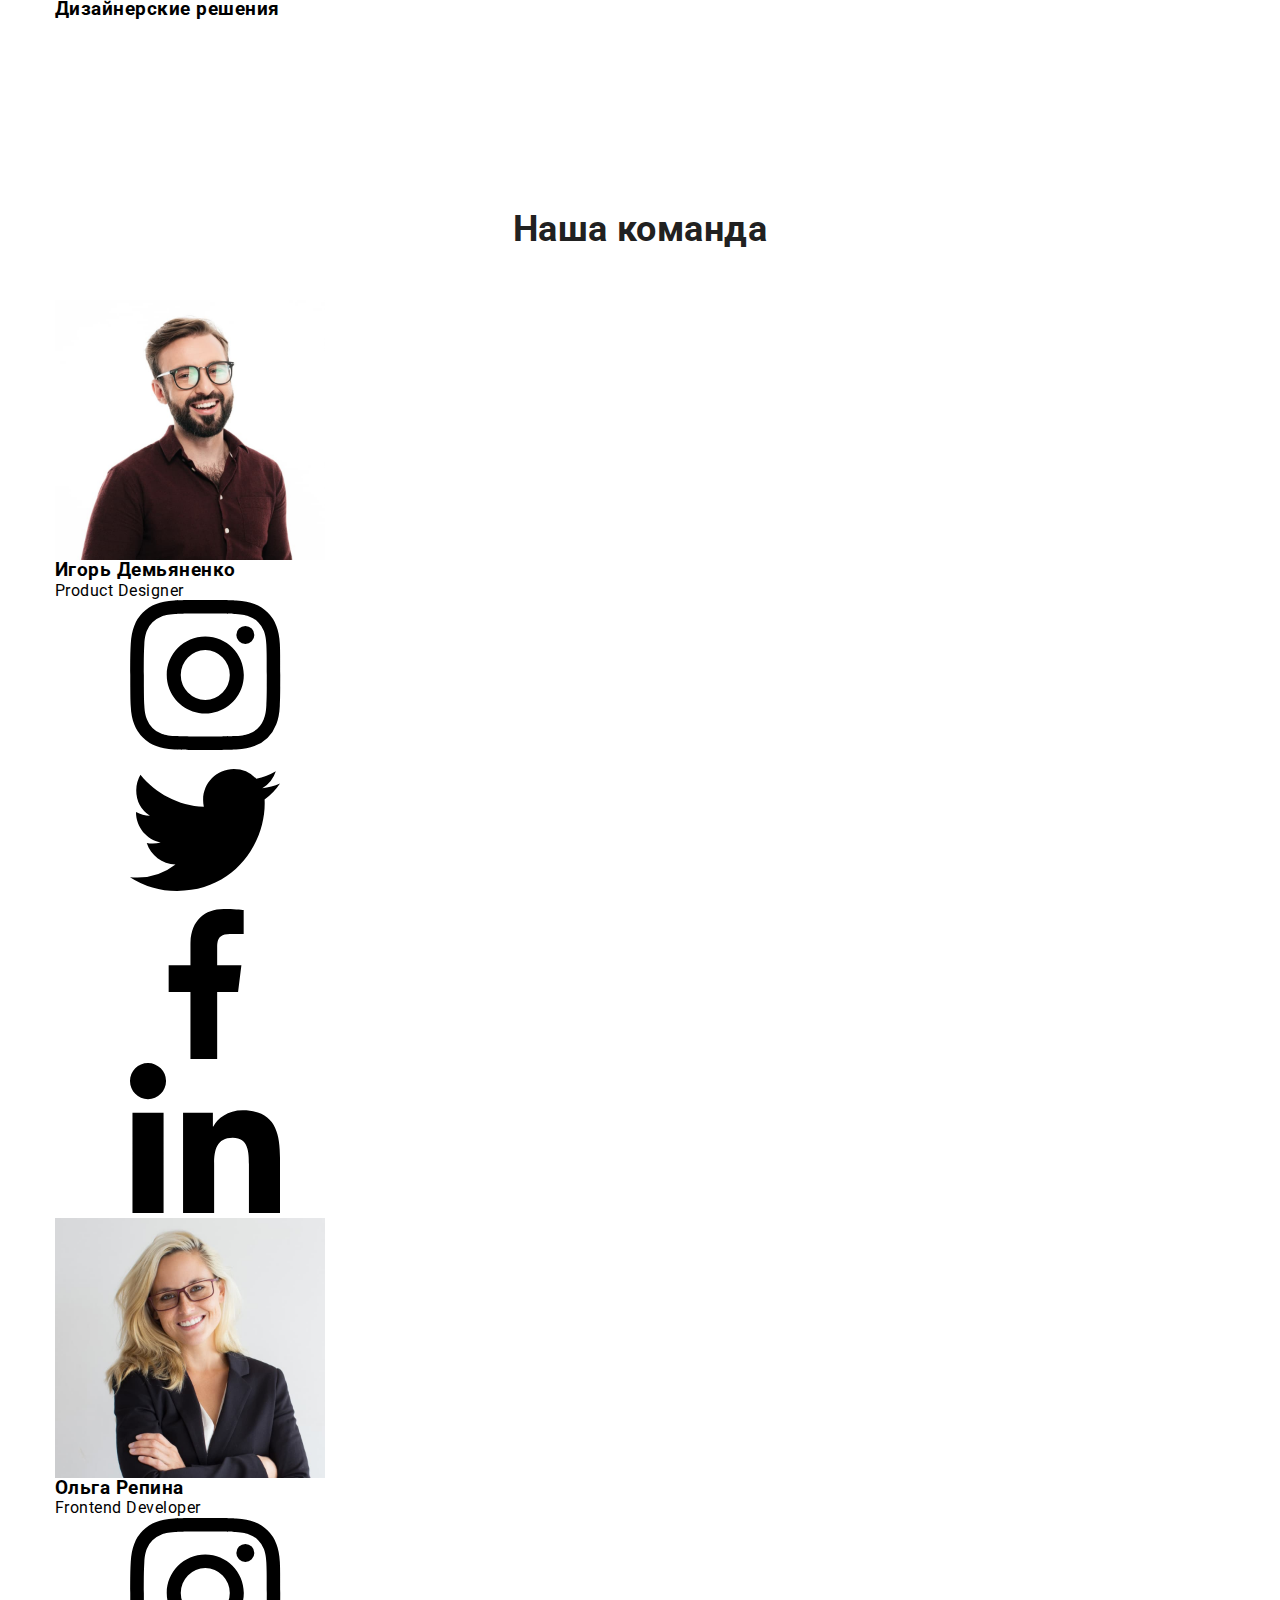
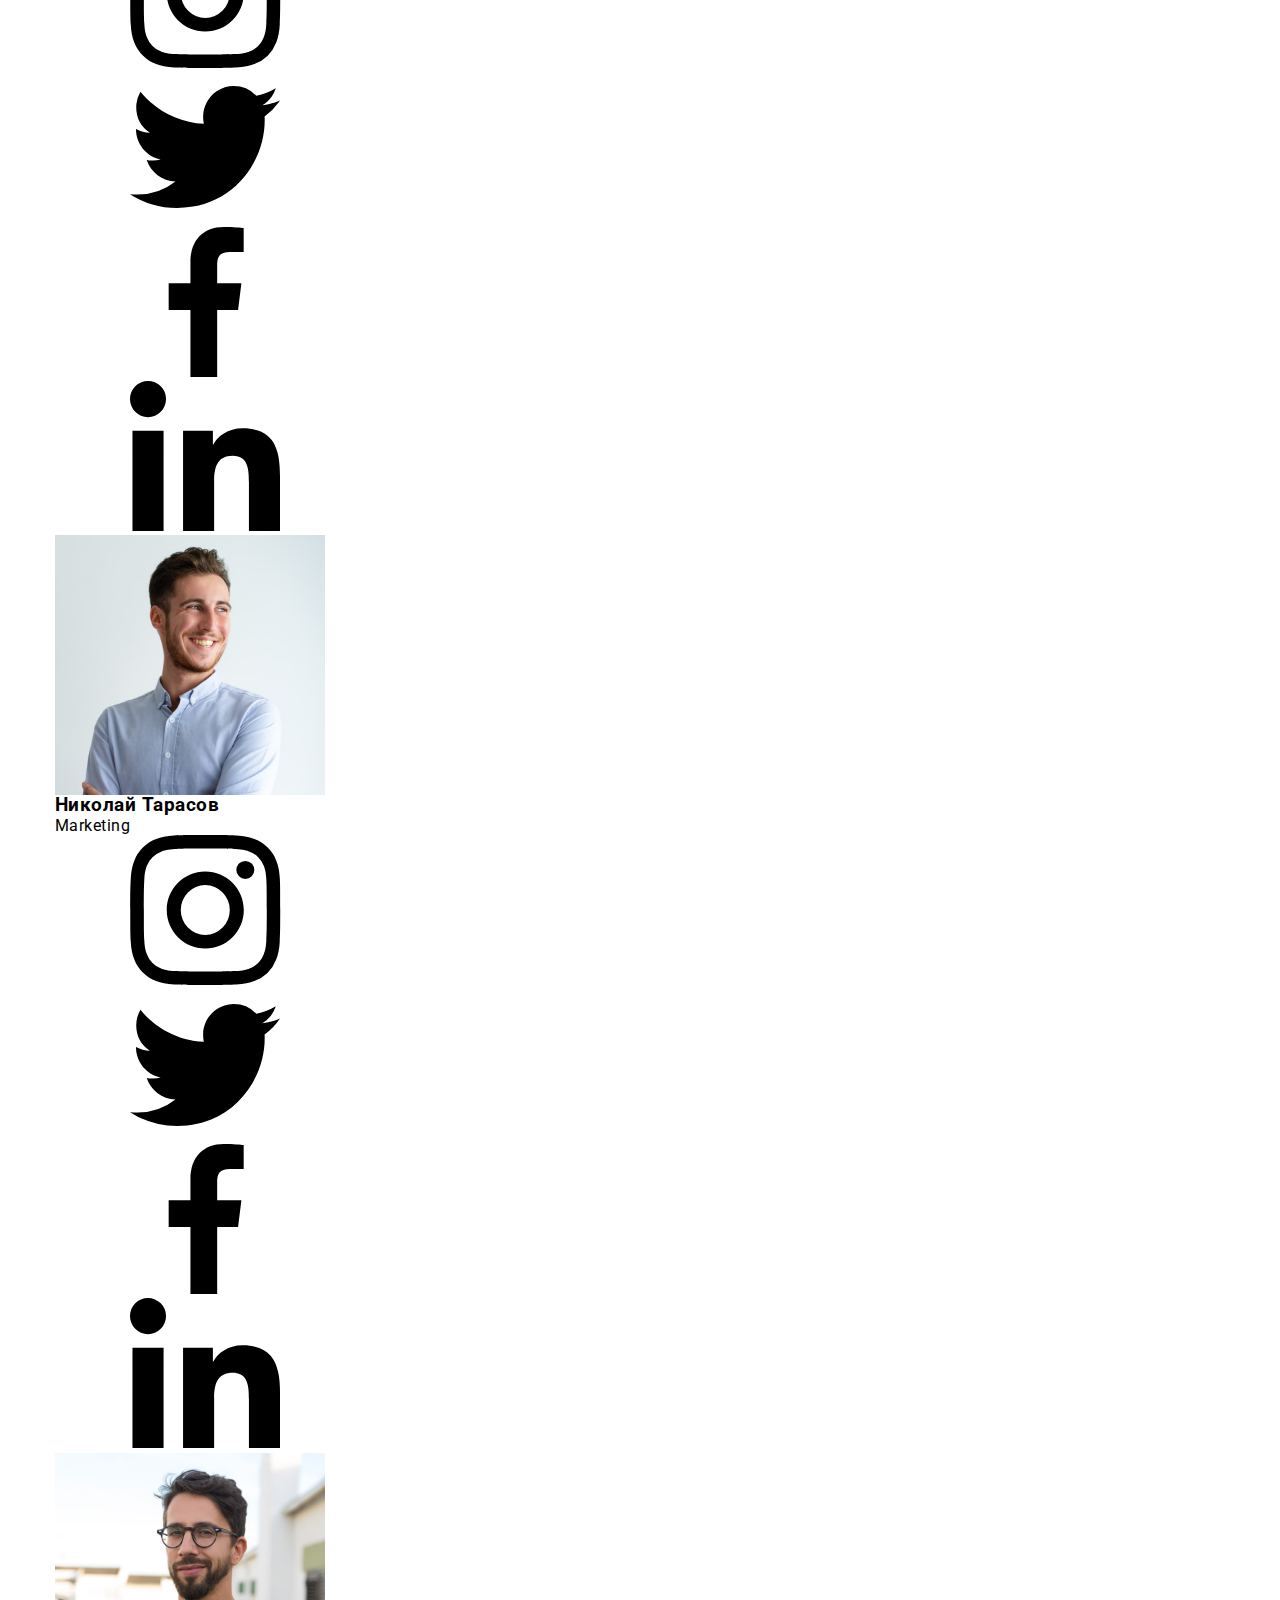
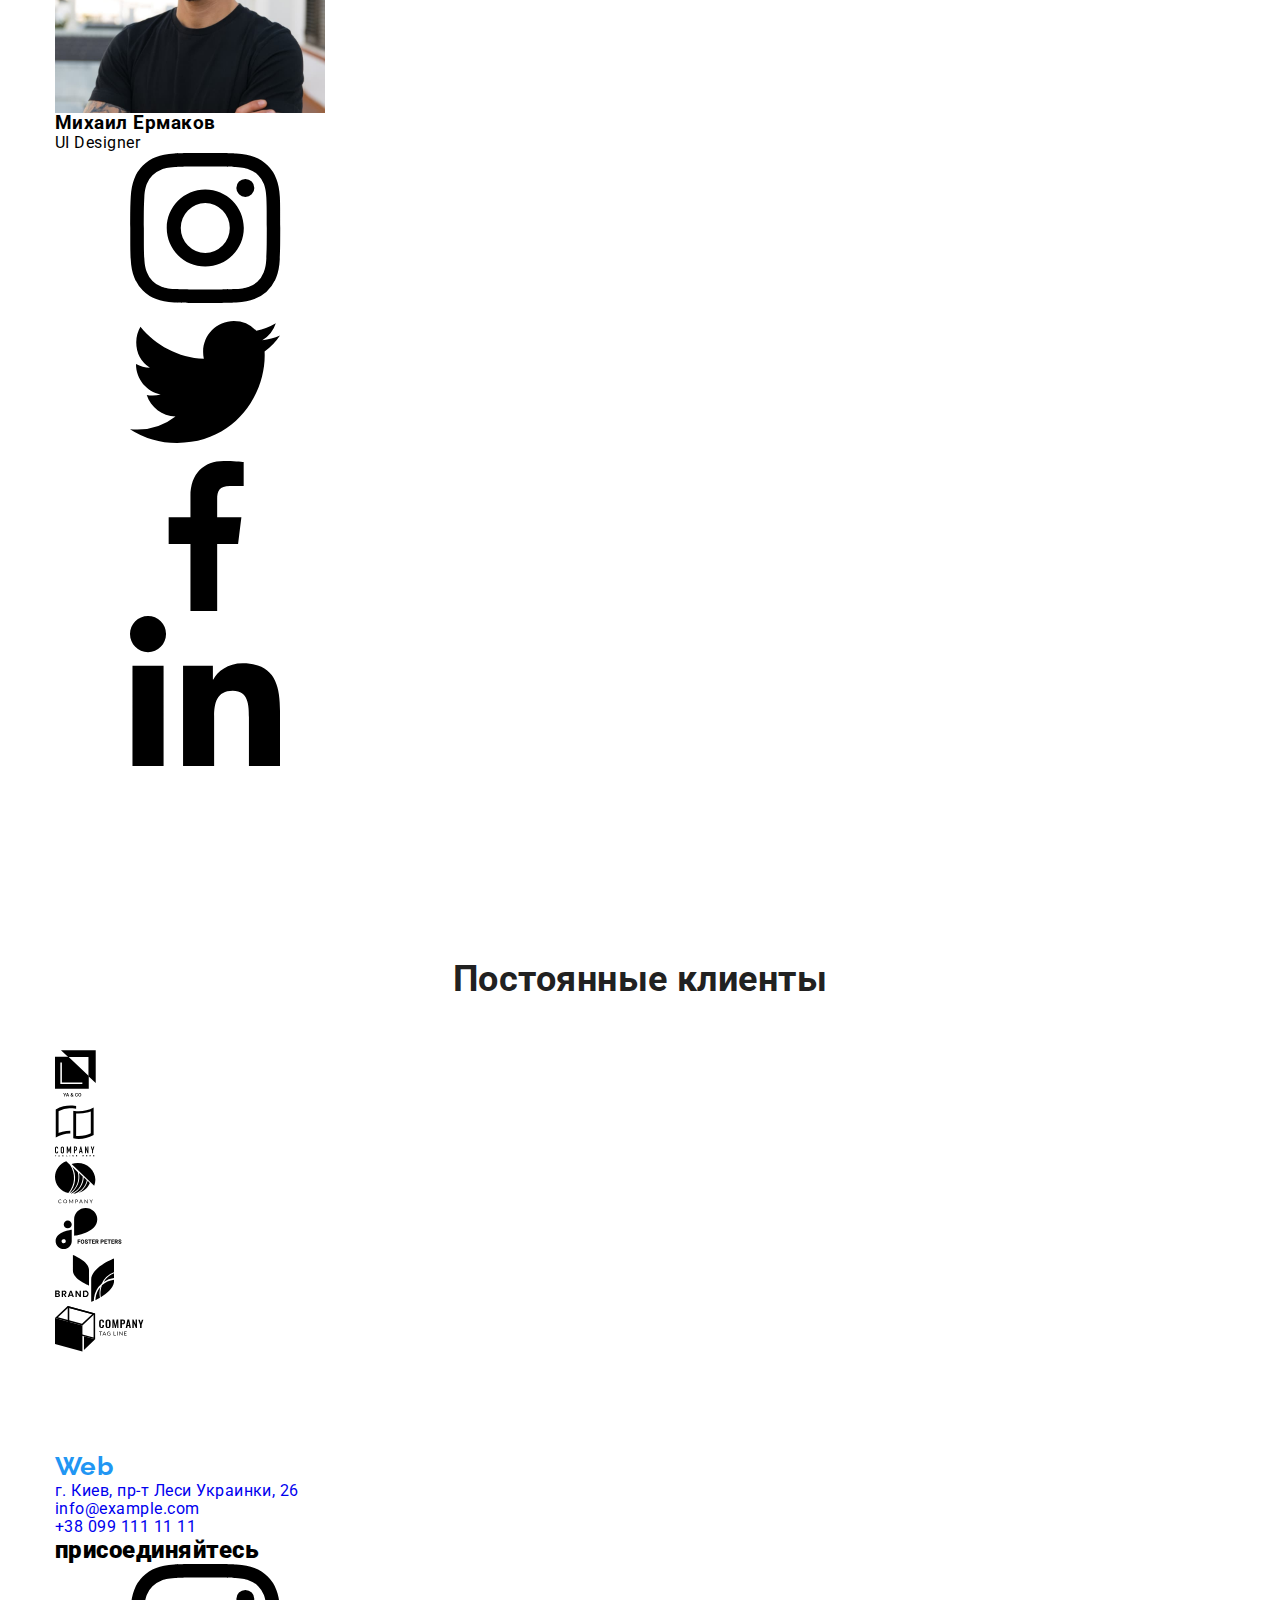
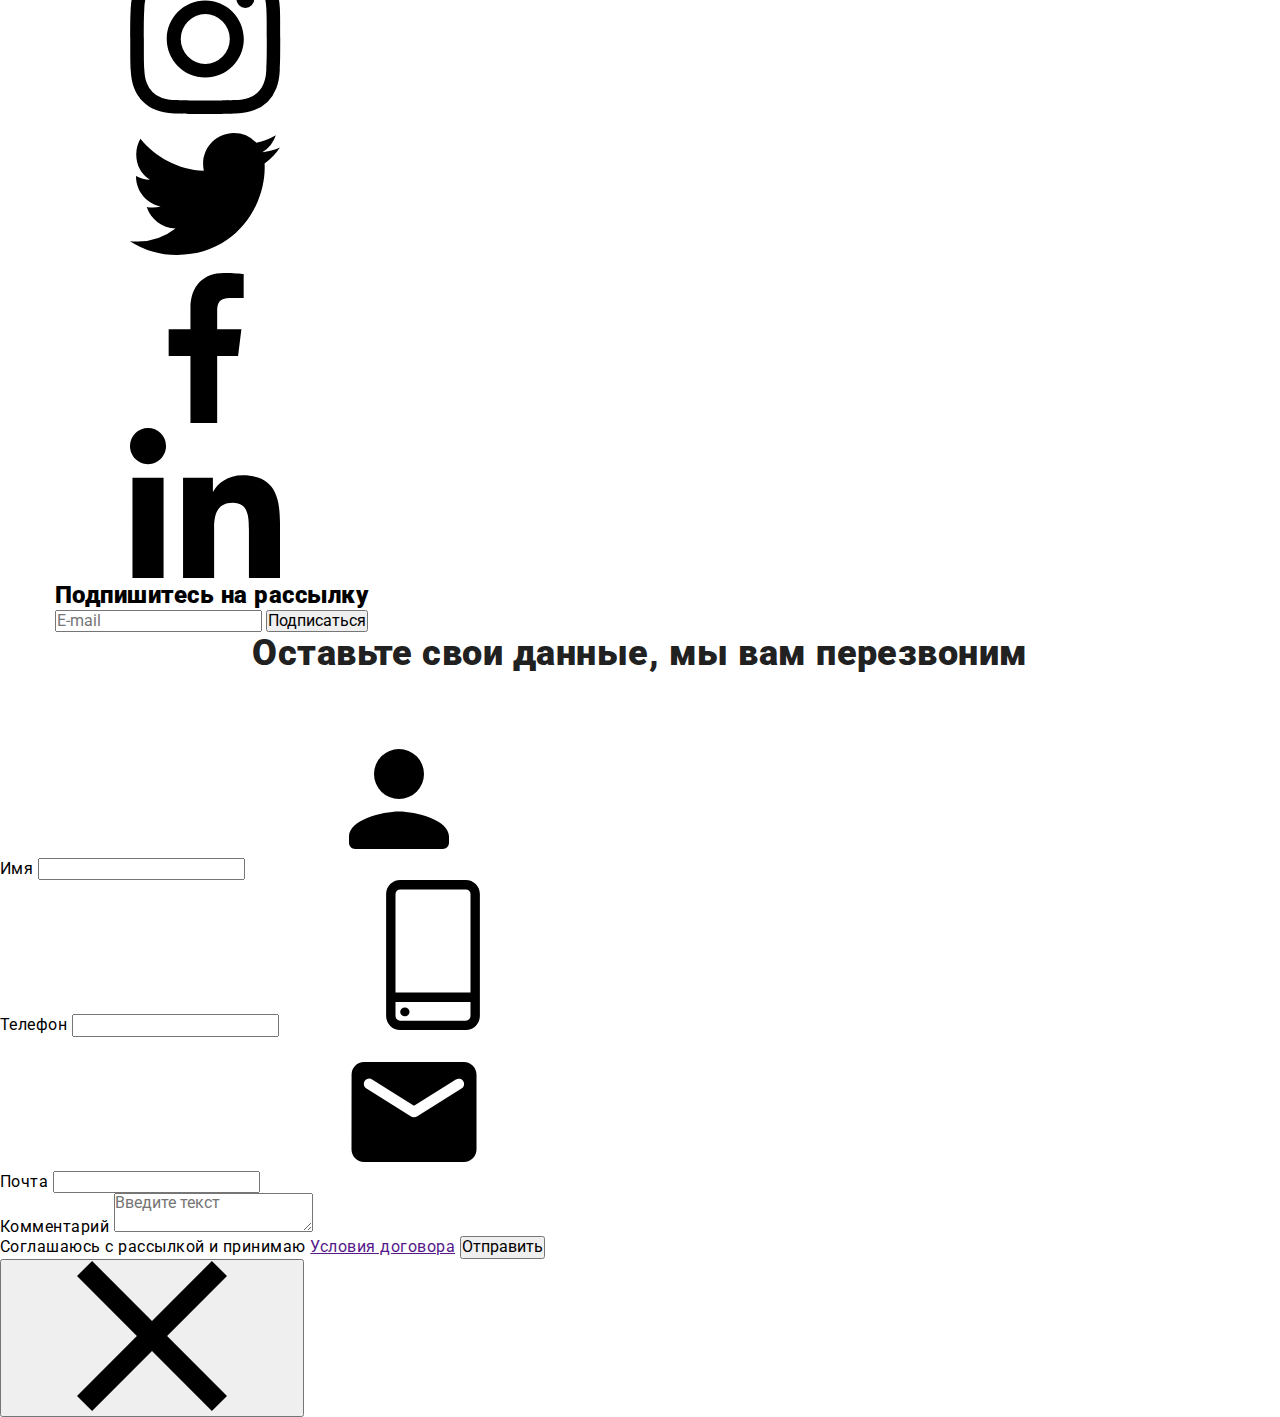
==== commit a11544e5: "finish header" ====
--- a/index.html
+++ b/index.html
@@ -17,8 +17,8 @@
     <div class="container">
       <nav class="site-nav">
         <a class="logo" href="./index.html" aria-label="логотип вэб студии">Web<span
-            class="header-logo">Studio</span></a>
-        <ul class="nav-list list">
+            class="logo-header">Studio</span></a>
+        <ul class="list list-nav">
           <li class="item">
             <a class="link current" href="./index.html">Студия</a>
           </li>
@@ -30,8 +30,8 @@
           </li>
         </ul>
       </nav>
-      <address class="address-link address">
-        <ul class="address-list list">
+      <address class="address address-link">
+        <ul class="list address-list">
           <li class="item">
             <a class="link" href="mailto:info@devstudio.com">
               <svg class="header-icon" width="16" height="12">
--- a/css/main.min.css
+++ b/css/main.min.css
@@ -1,2 +1,2 @@
-body{font-family:"Roboto",sans-serif;font-style:normal;letter-spacing:0.03em}.visually-hidden{position:absolute;width:1px;height:1px;margin:-1px;border:0;padding:0;white-space:nowrap;clip-path:inset(100%);clip:rect(0 0 0 0);overflow:hidden}*,*::before,*::after{margin:0;padding:0}body{font-family:"Roboto",sans-serif}img{display:block}.list{list-style:none}.link{text-decoration:none}.address{font-style:normal}.section{padding-top:94px;padding-bottom:94px;background-color:#fff}.container{max-width:1200px;margin-left:auto;margin-right:auto;padding-right:15px;padding-left:15px}.title{font-weight:700;font-size:36px;line-height:1.16667;text-align:center;color:#212121;margin-bottom:50px}
+body{font-family:"Roboto",sans-serif;font-style:normal;letter-spacing:0.03em}.visually-hidden{position:absolute;width:1px;height:1px;margin:-1px;border:0;padding:0;white-space:nowrap;clip-path:inset(100%);clip:rect(0 0 0 0);overflow:hidden}*,*::before,*::after{margin:0;padding:0}body{font-family:"Roboto",sans-serif}img{display:block}.list{list-style:none}.link{text-decoration:none}.address{font-style:normal}.section{padding-top:94px;padding-bottom:94px;background-color:#fff}.container{max-width:1200px;margin-left:auto;margin-right:auto;padding-right:15px;padding-left:15px}.logo{font-family:"Raleway",sans-serif;font-weight:700;font-size:26px;line-height:1.19231;color:#2196f3;text-decoration:none}.logo-header{color:#000000}.logo-footer{color:#fff}.title{font-weight:700;font-size:36px;line-height:1.16667;text-align:center;color:#212121;margin-bottom:50px}.header{border-bottom-width:1px;border-bottom-style:solid;border-bottom-color:#ececec;background-color:#fff}.header .container{display:flex;align-items:center;justify-content:space-between}.header .logo{padding-top:24px;padding-bottom:25px;display:flex;align-items:center;margin-right:93px}.site-nav{display:flex}.site-nav .link{display:block;padding-top:32px;color:#212121;font-weight:500;font-size:14px;line-height:1.14286;letter-spacing:0.02em;transition:color 250ms cubic-bezier(0.4, 0, 0.2, 1)}.site-nav .link:hover,.site-nav .link:focus{color:#2196f3}.site-nav .link.current{color:#2196f3}.list-nav{display:flex}.list-nav .current::after{content:"";display:block;height:4px;width:100%;margin-top:28px;background-color:#2196f3;border-radius:2px}.list-nav .item:not(:last-child){margin-right:50px}.address-list{display:flex;margin-left:auto}.address-list .item:not(:first-child){margin-left:50px}.address-list .link{display:flex;align-items:center;padding-top:20px;padding-bottom:20px;color:#757575;font-weight:500;font-size:14px;line-height:1.14286;letter-spacing:0.02em;transition:color 250ms cubic-bezier(0.4, 0, 0.2, 1)}.address-list .link:hover,.address-list .link:focus{color:#2196f3}.header-icon{margin-right:10px;fill:currentColor}
 /*# sourceMappingURL=main.min.css.map */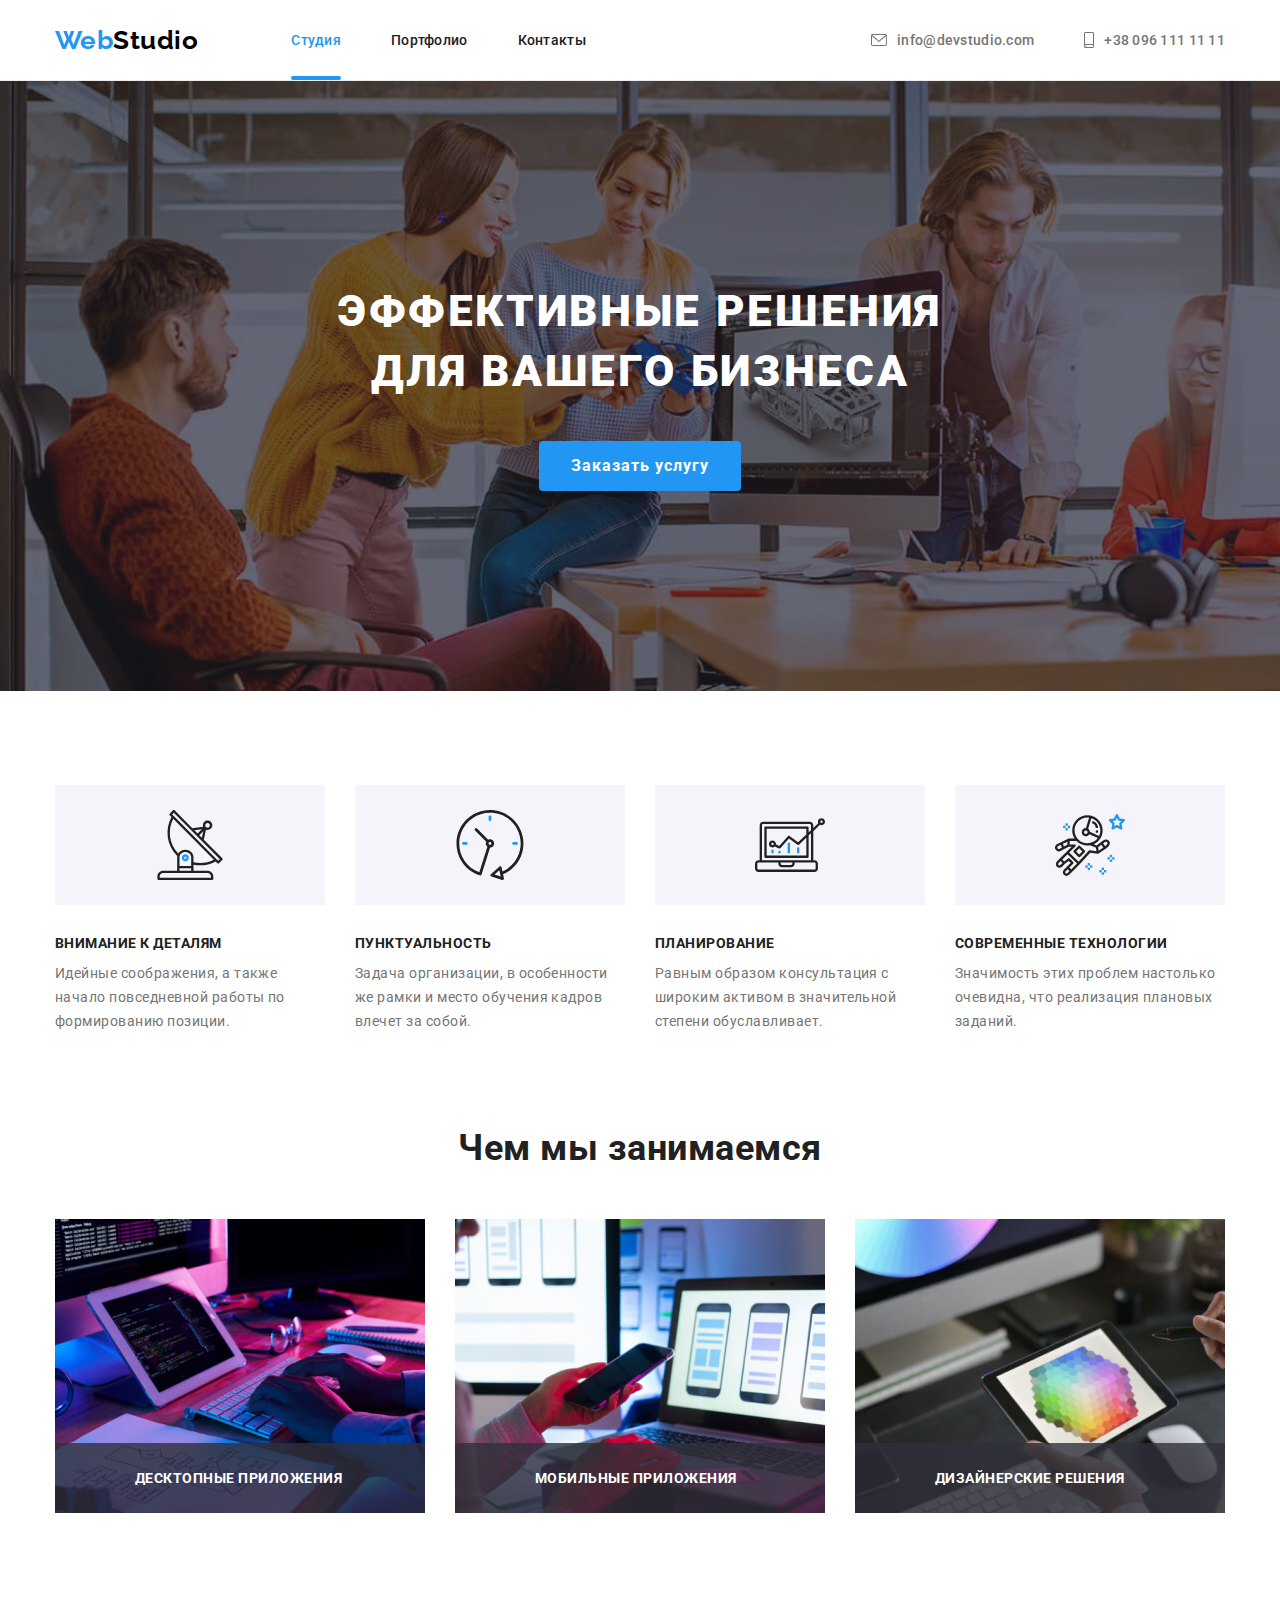
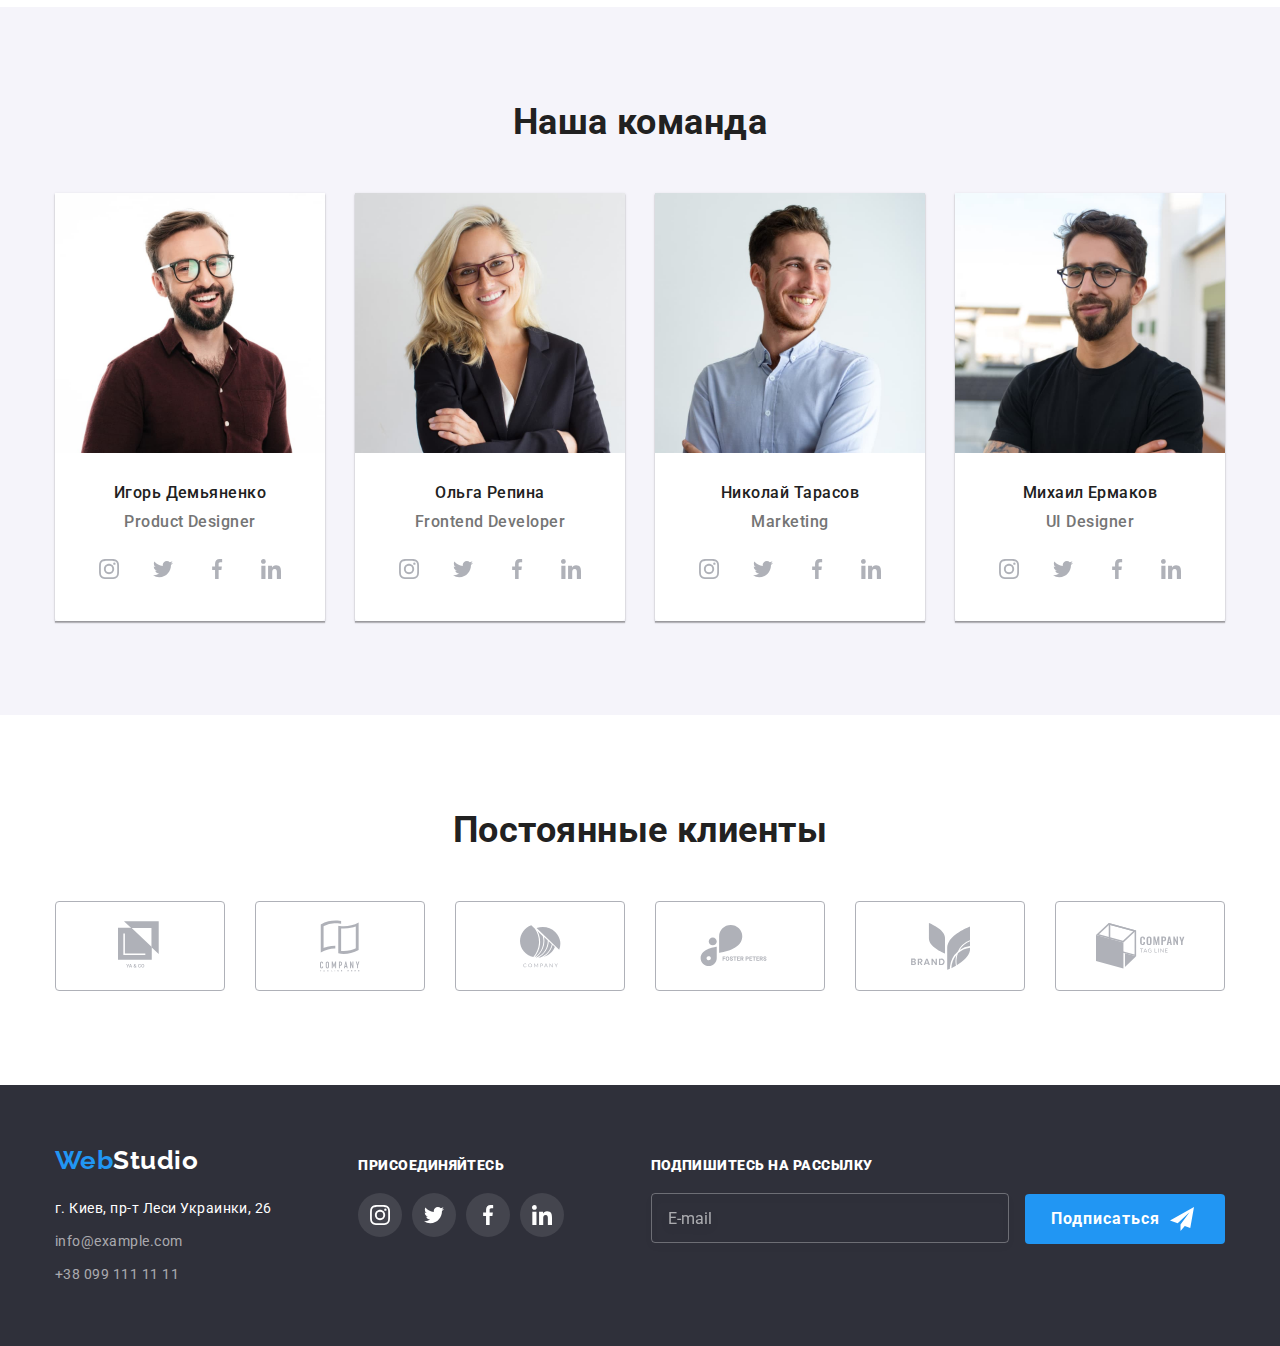
==== commit f3677efb: "change svg icon phone in modal window" ====
--- a/index.html
+++ b/index.html
@@ -23,10 +23,10 @@
             <a class="link current" href="./index.html">Студия</a>
           </li>
           <li class="item">
-            <a class="link" href="./portfolio.html">Портфолио</a>
-          </li>
-          <li class="item">
-            <a class="link" href="">Контакты</a>
+            <a class="link not-current" href="./portfolio.html">Портфолио</a>
+          </li>
+          <li class="item">
+            <a class="link not-current" href="">Контакты</a>
           </li>
         </ul>
       </nav>
@@ -432,7 +432,7 @@
               <span class="input-wrapper">
                 <input class="input" type="tel" name="tel">
                 <svg class="form-svg">
-                  <use href="./images/sprite.svg#phone"></use>
+                  <use href="./images/sprite.svg#phone-modal"></use>
                 </svg>
               </span>
             </label>
--- a/css/main.min.css
+++ b/css/main.min.css
@@ -1,2 +1,2 @@
-body{font-family:"Roboto",sans-serif;font-style:normal;letter-spacing:0.03em}.visually-hidden{position:absolute;width:1px;height:1px;margin:-1px;border:0;padding:0;white-space:nowrap;clip-path:inset(100%);clip:rect(0 0 0 0);overflow:hidden}*,*::before,*::after{margin:0;padding:0}body{font-family:"Roboto",sans-serif}img{display:block}.list{list-style:none}.link{text-decoration:none}.address{font-style:normal}.section{padding-top:94px;padding-bottom:94px;background-color:#fff}.container{max-width:1200px;margin-left:auto;margin-right:auto;padding-right:15px;padding-left:15px}.logo{font-family:"Raleway",sans-serif;font-weight:700;font-size:26px;line-height:1.19231;color:#2196f3;text-decoration:none}.logo-header{color:#000000}.logo-footer{color:#fff}.title{font-weight:700;font-size:36px;line-height:1.16667;text-align:center;color:#212121;margin-bottom:50px}.header{border-bottom-width:1px;border-bottom-style:solid;border-bottom-color:#ececec;background-color:#fff}.header .container{display:flex;align-items:center;justify-content:space-between}.header .logo{padding-top:24px;padding-bottom:25px;display:flex;align-items:center;margin-right:93px}.site-nav{display:flex}.site-nav .link{display:block;padding-top:32px;color:#212121;font-weight:500;font-size:14px;line-height:1.14286;letter-spacing:0.02em;transition:color 250ms cubic-bezier(0.4, 0, 0.2, 1)}.site-nav .link:hover,.site-nav .link:focus{color:#2196f3}.site-nav .link.current{color:#2196f3}.list-nav{display:flex}.list-nav .current::after{content:"";display:block;height:4px;width:100%;margin-top:28px;background-color:#2196f3;border-radius:2px}.list-nav .item:not(:last-child){margin-right:50px}.address-list{display:flex;margin-left:auto}.address-list .item:not(:first-child){margin-left:50px}.address-list .link{display:flex;align-items:center;padding-top:20px;padding-bottom:20px;color:#757575;font-weight:500;font-size:14px;line-height:1.14286;letter-spacing:0.02em;transition:color 250ms cubic-bezier(0.4, 0, 0.2, 1)}.address-list .link:hover,.address-list .link:focus{color:#2196f3}.header-icon{margin-right:10px;fill:currentColor}
+body{font-family:"Roboto",sans-serif;font-style:normal;letter-spacing:0.03em}.container,.button,.hero-title{margin-left:auto;margin-right:auto}.visually-hidden{position:absolute;width:1px;height:1px;margin:-1px;border:0;padding:0;white-space:nowrap;clip-path:inset(100%);clip:rect(0 0 0 0);overflow:hidden}*,*::before,*::after{margin:0;padding:0}body{font-family:"Roboto",sans-serif}img{display:block}.list{list-style:none}.link{text-decoration:none}.address{font-style:normal}.section{padding-top:94px;padding-bottom:94px;background-color:#fff}.container{max-width:1200px;padding-right:15px;padding-left:15px}.logo{font-family:"Raleway",sans-serif;font-weight:700;font-size:26px;line-height:1.19231;color:#2196f3;text-decoration:none}.logo-header{color:#000000}.logo-footer{color:#fff}.title{font-weight:700;font-size:36px;line-height:1.16667;text-align:center;color:#212121;margin-bottom:50px}.button{display:block;background-color:#2196f3;font-weight:700;font-size:16px;line-height:1.875;letter-spacing:0.06em;padding:10px 32px;border-radius:4px;border:none;color:#fff}.header{border-bottom:1px solid #ececec;background-color:#fff}.header .container{display:flex;align-items:center;justify-content:space-between}.header .logo{padding-top:20px;padding-bottom:20px;margin-top:auto;margin-bottom:auto;margin-right:93px}.site-nav{display:flex}.site-nav .link{display:block;padding-top:32px;color:#212121;font-weight:500;font-size:14px;line-height:1.14286;letter-spacing:0.02em;transition:color 250ms cubic-bezier(0.4, 0, 0.2, 1)}.site-nav .link.current{color:#2196f3}.site-nav .link.not-current{padding-bottom:32px}.site-nav .link:hover,.site-nav .link:focus{color:#2196f3}.list-nav{display:flex}.list-nav .current::after{content:"";display:block;height:4px;width:100%;margin-top:28px;background-color:#2196f3;border-radius:2px}.list-nav .item:not(:last-child){margin-right:50px}.address-list{display:flex;margin-left:auto}.address-list .item:not(:first-child){margin-left:50px}.address-list .link{display:flex;align-items:center;padding-top:20px;padding-bottom:20px;color:#757575;font-weight:500;font-size:14px;line-height:1.14286;letter-spacing:0.02em;transition:color 250ms cubic-bezier(0.4, 0, 0.2, 1)}.address-list .link:hover,.address-list .link:focus{color:#2196f3}.header-icon{margin-right:10px;fill:currentColor}.hero{padding-top:200px;padding-bottom:200px;background-color:#2f303a;background-image:linear-gradient(rgba(47,48,58,0.4), rgba(47,48,58,0.4)),url(../images/hero/hero-bg.jpg);background-repeat:no-repeat;background-size:cover}.hero-title{margin-bottom:40px;max-width:696px;font-weight:900;font-size:44px;line-height:1.36364;text-align:center;letter-spacing:0.06em;text-transform:uppercase;color:#fff}.about{padding-bottom:47px}.about-idea{font-weight:400;font-size:14px;line-height:1.71429;color:#757575}.about-subtitle{margin-bottom:10px;font-weight:700;font-size:14px;line-height:1.14286;text-transform:uppercase;color:#212121}.about-list{display:flex;justify-content:space-between}.about-list .item{max-width:270px}.about-list .item:not(:last-child){margin-right:30px}.about-item::before{content:"";display:block;height:120px;width:270px;margin-bottom:30px;background-color:#f5f4fa;background-repeat:no-repeat}.about-item:nth-child(1)::before{background-image:url(../images/feature1.svg);background-position:center center}.about-item:nth-child(2)::before{background-image:url(../images/feature2.svg);background-position:center center}.about-item:nth-child(3)::before{background-image:url(../images/feature3.svg);background-position:center center}.about-item:nth-child(4)::before{background-image:url(../images/feature4.svg);background-position:center center}.works{padding-top:47px}.works-list{display:flex;justify-content:center}.works-list .item{position:relative}.works-list .item:not(:last-child){margin-right:30px}.works-wrapper{position:absolute;pointer-events:none;padding:27px 80px;left:0;bottom:0;width:370px;height:70px;background-color:rgba(47,48,58,0.8)}.works-subtitle{font-weight:700;font-size:14px;line-height:1.14286;color:#fff;text-transform:uppercase}.team{background-color:#f5f4fa}.team-list{display:flex;justify-content:center}.team-list .item:not(:last-child){margin-right:30px}.team-item{box-shadow:0px 1px 3px rgba(0,0,0,0.12),0px 1px 1px rgba(0,0,0,0.14),0px 2px 1px rgba(0,0,0,0.2)}.team-card{padding:30px 32px;background-color:#fff;text-align:center;border-bottom-left-radius:4px;border-bottom-right-radius:4px}.team-subtitle{margin-bottom:10px;font-weight:500;font-size:16px;line-height:1.1875;color:#212121}.team-position{margin-bottom:16px;font-weight:500;font-size:16px;line-height:1.1875;color:#757575}.social-list{display:flex}.social-item{display:flex;align-items:center;justify-content:center}.social-item:not(:last-child){margin-right:10px}.social-link{display:flex;align-items:center;justify-content:center;width:44px;height:44px;background:#fff;border-radius:50%;color:#afb1b8;transition:background-color 250ms cubic-bezier(0.4, 0, 0.2, 1),color 250ms cubic-bezier(0.4, 0, 0.2, 1)}.social-link:hover,.social-link:focus{color:#fff;background-color:#2196f3}.team-svg{width:20px;height:20px;fill:currentColor}.clients-list{display:flex;justify-content:space-between}.link-clients{display:flex;align-items:center;justify-content:center;width:170px;height:90px;border:1px solid #afb1b8;border-radius:4px;color:#afb1b8;transition:background-color 250ms cubic-bezier(0.4, 0, 0.2, 1),color 250ms cubic-bezier(0.4, 0, 0.2, 1)}.link-clients:hover,.link-clients:focus{border-color:#2196f3;color:#2196f3}.client-svg{fill:currentColor}.footer{background-color:#2f303a}.footer .container{display:flex;justify-content:space-between}.footer .logo{display:block;margin-bottom:20px}.footer .item:not(:last-child){margin-bottom:9px}.footer .link{font-weight:400;font-size:14px;line-height:1.71429;color:rgba(255,255,255,0.6)}.footer .link.map{color:#fff}.footer .form-input{width:358px;height:50px;padding:15px 16px;background-color:transparent;border:1px solid rgba(255,255,255,0.3);filter:drop-shadow(0px 4px 4px rgba(0,0,0,0.15));border-radius:4px;color:#fff;margin-right:12px}.footer .form-input::placeholder{color:rgba(255,255,255,0.6)}.footer .form-input:focus{background-color:transparent;border:1px solid rgba(255,255,255,0.3);filter:drop-shadow(0px 4px 4px rgba(0,0,0,0.15));border-radius:4px;color:#fff}.footer .button{width:200px;display:inline-flex;align-items:center;padding:10px 26px}.footer .button::after{content:"";width:24px;height:24px;background-image:url(../images/icon-send.svg);background-repeat:no-repeat;margin-left:10px}.footer-address{padding-top:60px;padding-bottom:60px}.footer-subtitle{display:block;margin-bottom:20px;text-transform:uppercase;font-weight:700;font-size:14px;line-height:1.14286;color:#fff}.footer-list{display:flex;justify-content:space-between}.footer-social-list{padding-top:72px;padding-bottom:100px}.footer-social-list .item:not(:last-child){margin-right:10px}.footer-link-svg{width:20px;height:20px;fill:#fff}.footer-social-link{display:flex;align-items:center;justify-content:center;width:44px;height:44px;background:rgba(255,255,255,0.1);border-radius:50%;transition:background-color 250ms cubic-bezier(0.4, 0, 0.2, 1)}.footer-social-link:hover,.footer-social-link:focus{background-color:#2196f3}.footer-form{padding-top:72px;padding-bottom:94px}.footer-wrapper{display:flex}.backdrop{position:fixed;top:0;left:0;right:0;bottom:0;background-color:rgba(0,0,0,0.2);opacity:1;transition:background-color 750ms cubic-bezier(0.4, 0, 0.2, 1),opacity 750ms cubic-bezier(0.4, 0, 0.2, 1)}.backdrop.is-hidden{background-color:rgba(33,150,243,0.9);opacity:0;pointer-events:none}.backdrop.is-hidden .modal{transform:translate(-50%, -50%) scale(0)}.modal{position:absolute;top:50%;left:50%;transform:translate(-50%, -50%) scale(1);min-width:528px;min-height:581px;padding:40px;background-color:#fff;transition:transform 500ms cubic-bezier(0.4, 0, 0.2, 1)}.modal .title{font-weight:700;font-size:20px;line-height:1.15;text-align:center;color:#212121}.modal .item:not(:last-child){position:relative;margin-bottom:10px}.modal .item:last-child{margin-bottom:20px}.modal .button{margin-top:30px;cursor:pointer}.close-button{position:absolute;top:8px;right:8px;width:30px;height:30px;background-color:#fff;border:1px solid rgba(0,0,0,0.1);border-radius:50%;cursor:pointer}.close-button:hover .close-modal-svg,.close-button:focus .close-modal-svg{fill:#2196f3;transform:translate(-50%, -50%) scale(1.5)}.close-modal-svg{position:absolute;top:50%;left:50%;transform:translate(-50%, -50%) scale(1);height:11px;width:11px;fill:#212121;transition:fill 250ms cubic-bezier(0.4, 0, 0.2, 1),transform 250ms cubic-bezier(0.4, 0, 0.2, 1)}.input-wrapper{position:relative;display:block}.form-svg{position:absolute;top:50%;left:12px;transform:translateY(-50%);width:18px;height:18px;color:transparent}.label{display:block;font-weight:400;font-size:12px;line-height:1.16667;letter-spacing:0.01em;color:#757575;transition:fill 250ms cubic-bezier(0.4, 0, 0.2, 1)}.label:focus-within{fill:#2196f3}.input{display:block;width:448px;height:40px;border:1px solid rgba(33,33,33,0.2);border-radius:4px;padding-left:42px;padding-top:12px;padding-right:12px;padding-bottom:12px;outline:none;margin-top:4px;transition:border-color 250ms cubic-bezier(0.4, 0, 0.2, 1)}.input:focus{outline:none;border-color:#2196f3}.input-area{width:448px;height:120px;resize:none;padding:12px 16px}.input-area::placeholder{color:rgba(117,117,117,0.5)}.checkbox{display:inline-flex;content:"";width:16px;height:15px;border:2px solid #212121;border-radius:4px;margin-right:8px;transition:background-color 250ms cubic-bezier(0.4, 0, 0.2, 1),border-color 250ms cubic-bezier(0.4, 0, 0.2, 1),outline 250ms cubic-bezier(0.4, 0, 0.2, 1)}.checkbox-hidden:focus+.checkbox{outline:2px solid #2196f3;border:none}.checkbox-hidden:checked+.checkbox{background-color:#2196f3;background-image:url(..//images/modal_window/ok.svg);background-repeat:no-repeat;background-position:center center;background-size:contain;background-origin:border-box;border-color:#2196f3;outline:none}.label-policy{font-weight:400;font-size:14px;line-height:1.71429;color:#757575}.policy{font-weight:400;font-size:14px;line-height:1.71429;color:#2196f3}
 /*# sourceMappingURL=main.min.css.map */